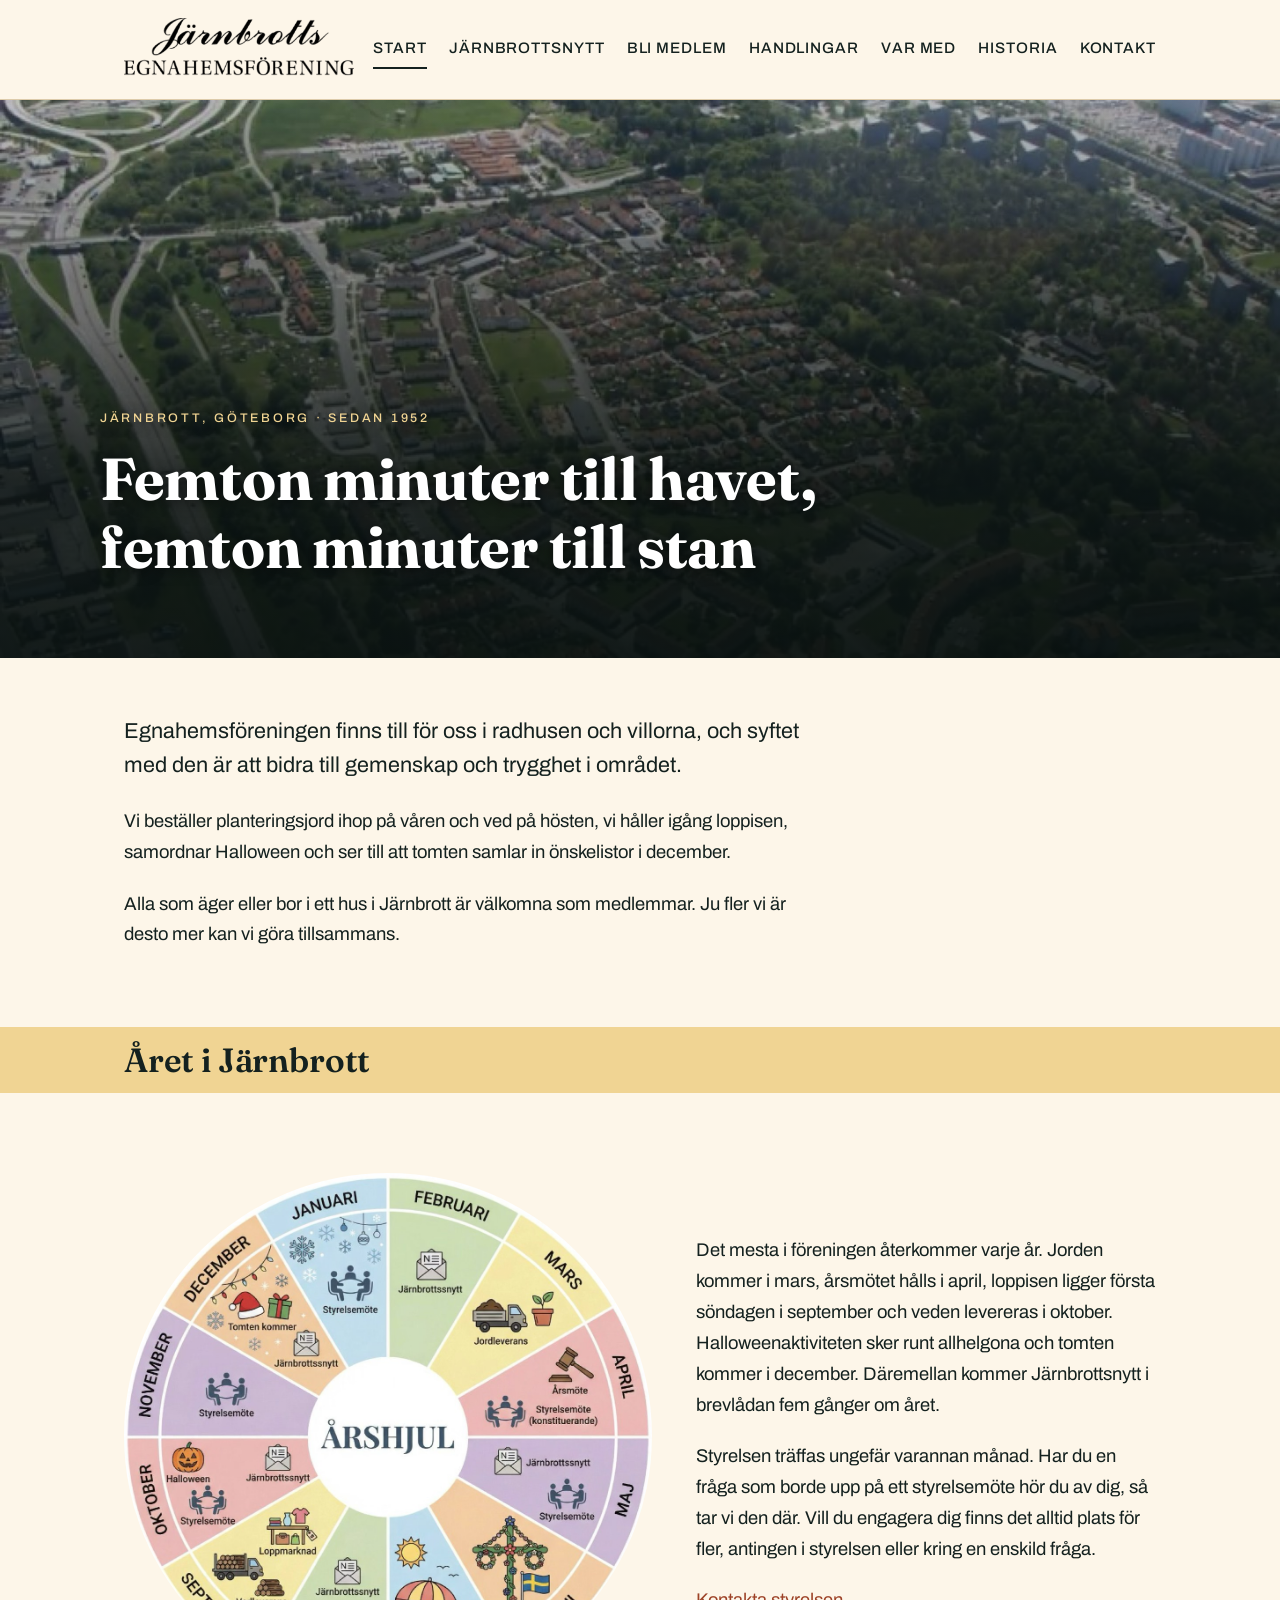
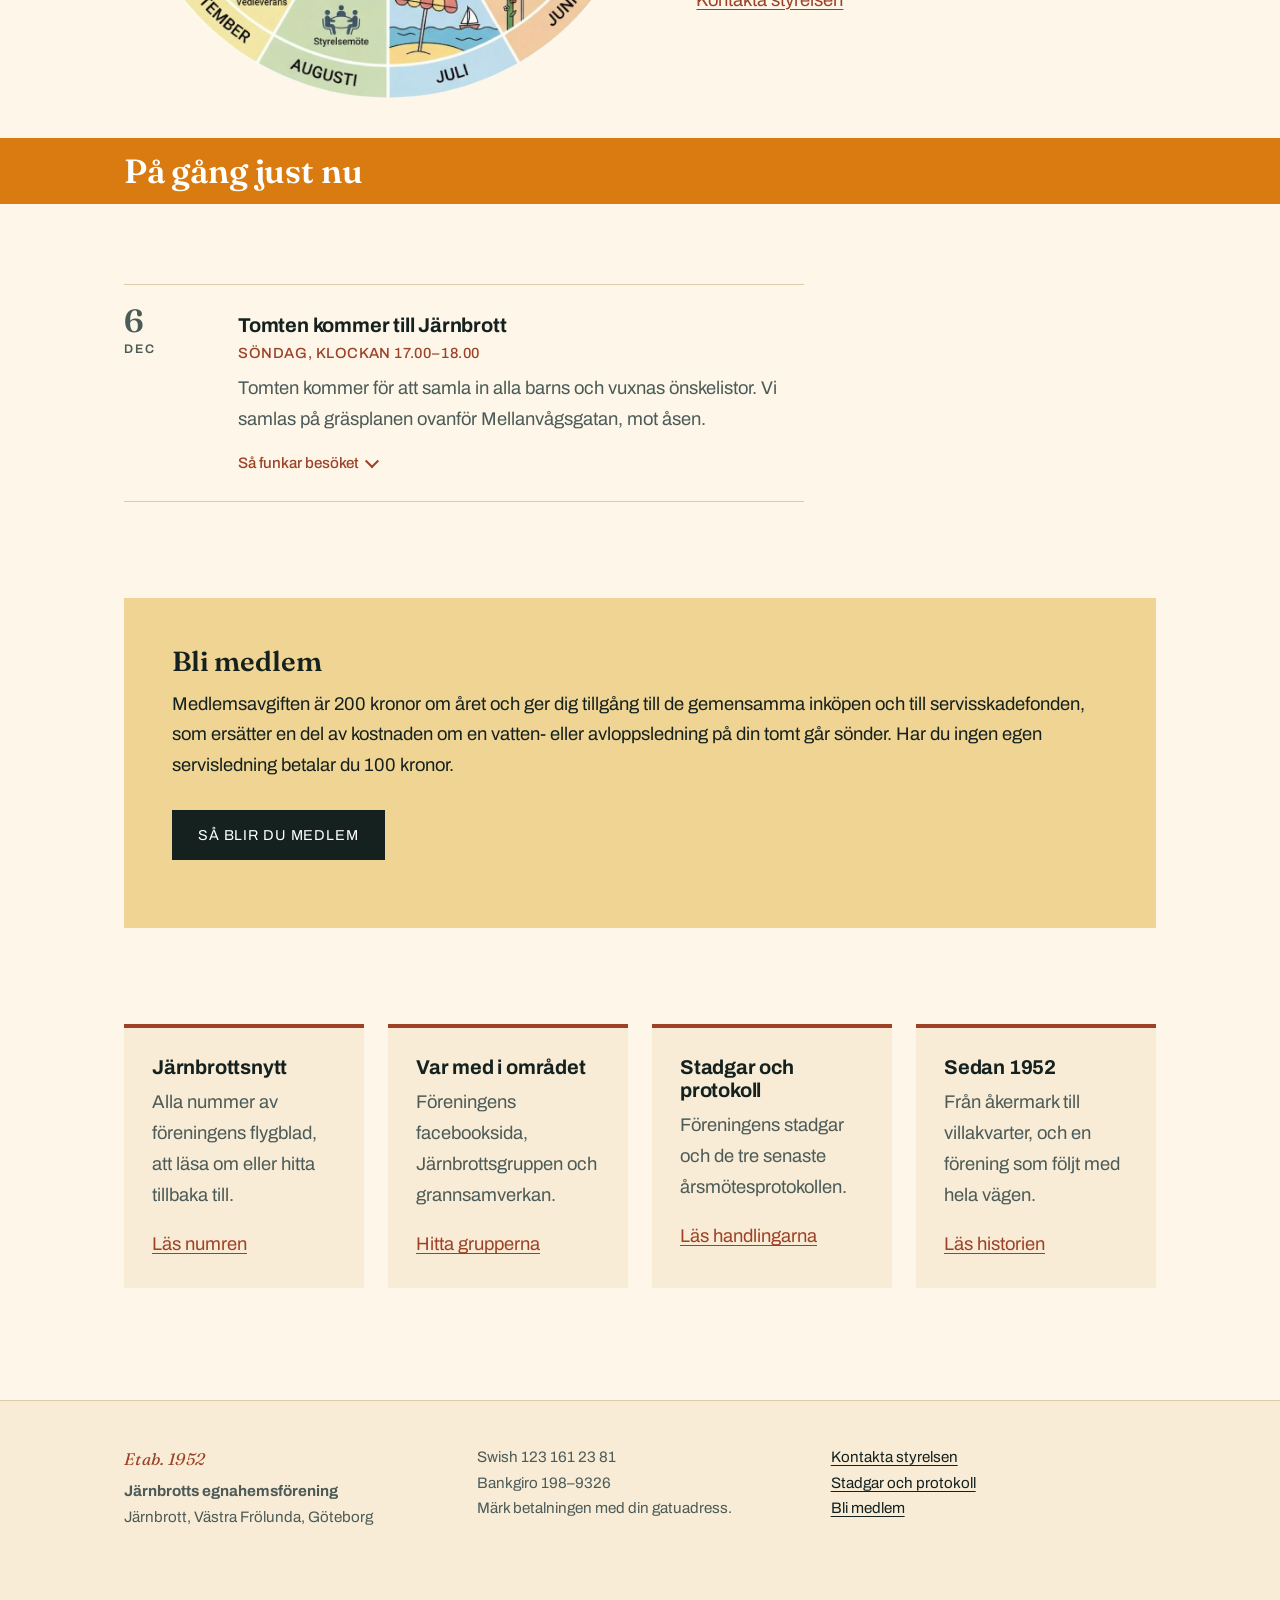
==== index.html @ 452e7c94 "Add files via upload" ====
<!DOCTYPE html>
<html lang="sv">
<head>
<meta charset="UTF-8">
<meta name="viewport" content="width=device-width, initial-scale=1.0">
<title>Järnbrotts egnahemsförening – grannar i Järnbrott sedan 1952</title>
<meta name="description" content="Järnbrotts egnahemsförening samlar husägarna i Järnbrott i Göteborg. Här hittar du årets aktiviteter, medlemskap, årsmöteshandlingar och kontakt med styrelsen.">
<meta property="og:title" content="Järnbrotts egnahemsförening">
<meta property="og:description" content="Grannar i Järnbrott sedan 1952. Aktiviteter, medlemskap och föreningens handlingar.">
<meta property="og:type" content="website">
<meta property="og:url" content="https://DIN-ADRESS/">
<link rel="canonical" href="https://DIN-ADRESS/">
<link rel="preconnect" href="https://fonts.googleapis.com">
<link rel="preconnect" href="https://fonts.gstatic.com" crossorigin>
<link href="https://fonts.googleapis.com/css2?family=Archivo:wght@400;500;700&family=Fraunces:opsz,wght@9..144,500;9..144,600;9..144,700&display=swap" rel="stylesheet">
<link rel="stylesheet" href="style.css">
</head>
<body>

<a class="hoppa" href="#innehall">Hoppa till innehållet</a>

<!-- SIDHUVUD: samma i alla filer. Byter du något här ska det bytas i varje sida. -->
<header class="sidhuvud">
  <div class="behallare">
    <a class="logotyp" href="index.html">
      <img src="bilder/logotyp.png" alt="Järnbrotts egnahemsförening">
    </a>
    <nav class="meny" aria-label="Huvudmeny">
      <a href="index.html" aria-current="page">Start</a>
      <a href="jarnbrottsnytt.html">Järnbrottsnytt</a>
      <a href="bli-medlem.html">Bli medlem</a>
      <a href="handlingar.html">Handlingar</a>
      <a href="grupper.html">Var med</a>
      <a href="historik.html">Historia</a>
      <a href="kontakt.html">Kontakt</a>
    </nav>
  </div>
</header>

<main id="innehall">

  <!-- HERO -->
  <section class="hero">
    <div class="behallare hero__text">
      <p class="hero__ovanpa">Järnbrott, Göteborg &middot; sedan 1952</p>
      <h1>Femton minuter till havet, femton minuter till stan</h1>
    </div>
  </section>

  <!-- VÄLKOMMEN -->
  <section class="sektion">
    <div class="behallare">
      <div class="text-kolumn">
      <p class="ingress">Egnahemsföreningen finns till för oss i radhusen och villorna, och syftet med den är att bidra till gemenskap och trygghet i området.</p>
      <p>Vi beställer planteringsjord ihop på våren och ved på hösten, vi håller igång loppisen, samordnar Halloween och ser till att tomten samlar in önskelistor i december.</p>
      <p>Alla som äger eller bor i ett hus i Järnbrott är välkomna som medlemmar. Ju fler vi är desto mer kan vi göra tillsammans.</p>
      </div>
    </div>
  </section>

  <!-- ÅRSHJULET -->
  <div class="remsa">
    <div class="behallare"><h2>Året i Järnbrott</h2></div>
  </div>
  <section class="sektion--tat">
    <div class="behallare">
      <div class="arshjul">
        <img src="bilder/arshjul.jpg" alt="Årshjul som visar föreningens återkommande aktiviteter månad för månad: styrelsemöten, Järnbrottsnytt, jordleverans i mars, årsmöte i april, loppmarknad och vedleverans i september, Halloween i oktober och Tomten kommer i december.">
        <div>
          <p>Det mesta i föreningen återkommer varje år. Jorden kommer i mars, årsmötet hålls i april, loppisen ligger första söndagen i september och veden levereras i oktober. Halloweenaktiviteten sker runt allhelgona och tomten kommer i december. Däremellan kommer Järnbrottsnytt i brevlådan fem gånger om året.</p>
          <p>Styrelsen träffas ungefär varannan månad. Har du en fråga som borde upp på ett styrelsemöte hör du av dig, så tar vi den där. Vill du engagera dig finns det alltid plats för fler, antingen i styrelsen eller kring en enskild fråga.</p>
          <p><a href="kontakt.html">Kontakta styrelsen</a></p>
        </div>
      </div>
    </div>
  </section>

  <!-- KALENDARIUM
       ===========================================================
       SÅ HÄR LÄGGER DU TILL EN AKTIVITET:
       1. Kopiera ett helt <li>-block nedan, från <li till </li>.
       2. Klistra in det och ändra datum, rubrik och text.
       3. data-slut är sista dagen aktiviteten ska synas på sidan.
          Skrivs alltid som ÅÅÅÅ-MM-DD, till exempel 2027-04-15.

       Du behöver INTE ta bort gamla aktiviteter. Sidan döljer dem
       själv dagen efter data-slut, och sorterar listan i datumordning.

       Delarna i ett block:
       - datum       stora siffran och månaden i vänsterkanten
       - h3          aktivitetens namn
       - p.tid       klockslag, hoppa över raden om tid saknas
       - p           den korta texten som alltid syns
       - details     den hopfällda texten. Raden i <summary> är det
                     man klickar på. Behövs ingen längre text går
                     hela <details>-blocket att ta bort.
       =========================================================== -->
  <div class="remsa remsa--sol">
    <div class="behallare"><h2>På gång just nu</h2></div>
  </div>
  <section class="sektion--tat">
    <div class="behallare">
      <div class="text-kolumn">

      <ul class="kalender" id="kalender">

        <li data-slut="2026-09-06">
          <p class="datum">6<span>sept</span></p>
          <div>
            <h3>Områdesloppis</h3>
            <p>Sälj på din egen uppfart eller vid fotbollsplanen på Våglängdsgatan. Anmäl dig till loppiskartan senast 3 september, så kommer din adress med.</p>
          </div>
        </li>

        <li data-slut="2026-09-25">
          <p class="datum">25<span>sept</span></p>
          <div>
            <h3>Sista dag att beställa ved</h3>
            <p>80-literssäckar med blandved, 100 kronor styck, för medlemmar. Du beställer genom att swisha och märka betalningen med ved och din adress.</p>
          </div>
        </li>

        <li data-slut="2026-10-19">
          <p class="datum">okt<span>v. 41–42</span></p>
          <div>
            <h3>Veden levereras</h3>
            <p>Säckarna körs hem till din uppfart av Ågrenskas dagliga verksamhet.</p>
          </div>
        </li>

        <li data-slut="2026-10-31">
          <p class="datum">31<span>okt</span></p>
          <div>
            <h3>Halloween i Järnbrott</h3>
            <p class="tid">Klockan 17.00–20.00</p>
            <p>Barnen går runt i området, utspökade till något läskigt, och frågar om vi föredrar bus eller godis. Det brukar bli en rolig kväll.</p>
            <details>
              <summary>Så funkar kvällen</summary>
              <p>Vill du locka dem till ditt hus? Pynta ordentligt eller ställ ut en lykta, då vet de godissugna små varelserna vart de ska.</p>
              <p>Föräldrar: hjälp era små att förstå upplägget, så att de bara knackar på där de är välkomna.</p>
            </details>
          </div>
        </li>

        <li data-slut="2026-12-06">
          <p class="datum">6<span>dec</span></p>
          <div>
            <h3>Tomten kommer till Järnbrott</h3>
            <p class="tid">Söndag, klockan 17.00–18.00</p>
            <p>Tomten kommer för att samla in alla barns och vuxnas önskelistor. Vi samlas på gräsplanen ovanför Mellanvågsgatan, mot åsen.</p>
            <details>
              <summary>Så funkar besöket</summary>
              <p>Det bjuds på julstämning, pepparkakor och varm dryck för både barn och vuxna.</p>
              <p>Vid 18.00 behöver tomten skynda vidare till nästa ställe, så kom gärna i tid.</p>
            </details>
          </div>
        </li>

      </ul>

      <p class="tomt" id="kalender-tomt" hidden>Inget är inplanerat just nu. Årshjulet ovan visar vad som brukar hända under året, och nästa Järnbrottsnytt kommer med datumen.</p>

      </div>
    </div>
  </section>

  <!-- BLI MEDLEM -->
  <section class="sektion">
    <div class="behallare">
      <div class="medlem">
        <h2>Bli medlem</h2>
        <p>Medlemsavgiften är 200 kronor om året och ger dig tillgång till de gemensamma inköpen och till servisskadefonden, som ersätter en del av kostnaden om en vatten- eller avloppsledning på din tomt går sönder. Har du ingen egen servisledning betalar du 100 kronor.</p>
        <p><a class="knapp" href="bli-medlem.html">Så blir du medlem</a></p>
      </div>
    </div>
  </section>

  <!-- GENVÄGAR -->
  <section class="sektion--tat">
    <div class="behallare">
      <div class="kort-rad">
        <div class="kort">
          <h3>Järnbrottsnytt</h3>
          <p>Alla nummer av föreningens flygblad, att läsa om eller hitta tillbaka till.</p>
          <p><a href="jarnbrottsnytt.html">Läs numren</a></p>
        </div>
        <div class="kort">
          <h3>Var med i området</h3>
          <p>Föreningens facebooksida, Järnbrottsgruppen och grannsamverkan.</p>
          <p><a href="grupper.html">Hitta grupperna</a></p>
        </div>
        <div class="kort">
          <h3>Stadgar och protokoll</h3>
          <p>Föreningens stadgar och de tre senaste årsmötesprotokollen.</p>
          <p><a href="handlingar.html">Läs handlingarna</a></p>
        </div>
        <div class="kort">
          <h3>Sedan 1952</h3>
          <p>Från åkermark till villakvarter, och en förening som följt med hela vägen.</p>
          <p><a href="historik.html">Läs historien</a></p>
        </div>
      </div>
    </div>
  </section>

</main>

<footer class="sidfot">
  <div class="behallare">
    <div class="sidfot__rader">
      <div>
        <p class="etab">Etab. 1952</p>
        <p><strong>Järnbrotts egnahemsförening</strong><br>
        Järnbrott, Västra Frölunda, Göteborg</p>
      </div>
      <div>
        <p>Swish 123 161 23 81<br>
        Bankgiro 198–9326<br>
        Märk betalningen med din gatuadress.</p>
      </div>
      <div>
        <p><a href="kontakt.html">Kontakta styrelsen</a><br>
        <a href="handlingar.html">Stadgar och protokoll</a><br>
        <a href="bli-medlem.html">Bli medlem</a></p>
      </div>
    </div>
  </div>
</footer>

<script>
/* Döljer aktiviteter som redan varit och sorterar listan i datumordning.
   Ingen behöver rensa kalendariet för hand. */
(function () {
  var lista = document.getElementById('kalender');
  if (!lista) return;

  var idag = new Date();
  idag.setHours(0, 0, 0, 0);

  var kvar = Array.prototype.slice.call(lista.children).filter(function (post) {
    var slut = new Date(post.dataset.slut + 'T23:59:59');
    if (isNaN(slut) || slut < idag) { post.remove(); return false; }
    return true;
  });

  kvar.sort(function (a, b) {
    return a.dataset.slut.localeCompare(b.dataset.slut);
  }).forEach(function (post) { lista.appendChild(post); });

  if (kvar.length === 0) {
    lista.hidden = true;
    document.getElementById('kalender-tomt').hidden = false;
  }
})();
</script>

</body>
</html>
---- style.css ----
/* ==========================================================================
   Järnbrotts egnahemsförening – delad stilmall
   Ändrar du något här ändras det på alla sidor samtidigt.
   Färgerna nedan är hämtade ur Järnbrottsnytt och ur områdets tegeltak.
   ========================================================================== */

:root {
  --ink: #14211f;          /* brödtext och rubriker */
  --ink-soft: #4c5b58;     /* underordnad text, bildtexter */
  --paper: #fdf6e9;        /* sidans bakgrund, varmt papper */
  --kort: #f8ecd6;         /* rutor och block, en ton djupare än pappret */
  --band: #f0d493;         /* den gula remsan från Järnbrottsnytt */
  --sol: #d97b10;          /* accent: det som är aktuellt just nu */
  --tegel: #9d4227;        /* tegeltaken, länkar och siffror */
  --linje: #ddcbaa;

  /* Rubriktypsnitt. Vill du byta räcker det att ändra namnet här,
     och namnet i <link>-raden högst upp i varje html-fil.
     Alternativ som också fungerar: "Zilla Slab" (kraftigare, mer teknisk). */
  --rubrik: "Fraunces", Georgia, serif;

  --bredd: 1080px;
  --smal: 680px;
}

/* --- Grund ---------------------------------------------------------------- */

* { box-sizing: border-box; }

html { scroll-behavior: smooth; }

body {
  margin: 0;
  background: var(--paper);
  color: var(--ink);
  font-family: "Archivo", "Helvetica Neue", Arial, sans-serif;
  font-size: 1.15rem;
  line-height: 1.68;
  -webkit-font-smoothing: antialiased;
}

h1, h2, h3 { line-height: 1.15; margin: 0 0 0.4em; }

h1, h2 {
  font-family: var(--rubrik);
  font-weight: 600;
  letter-spacing: -0.005em;
}

h1 { font-weight: 700; }

h3 {
  font-size: 1.25rem;
  font-weight: 700;
  letter-spacing: -0.01em;
}

p { margin: 0 0 1.1em; }

a { color: var(--tegel); text-underline-offset: 3px; }
a:hover { color: var(--ink); }

img { max-width: 100%; height: auto; display: block; }

:focus-visible {
  outline: 3px solid var(--sol);
  outline-offset: 3px;
}

.behallare {
  width: 100%;
  max-width: var(--bredd);
  margin: 0 auto;
  padding: 0 24px;
}

.text-kolumn { max-width: var(--smal); }

.hoppa {
  position: absolute;
  left: -9999px;
}
.hoppa:focus {
  left: 12px; top: 12px; z-index: 50;
  background: var(--ink); color: #fff;
  padding: 10px 16px; border-radius: 4px;
}

/* --- Sidhuvud och meny ---------------------------------------------------- */

.sidhuvud {
  border-bottom: 1px solid var(--linje);
  background: var(--paper);
}

.sidhuvud .behallare {
  display: flex;
  flex-wrap: wrap;
  align-items: center;
  justify-content: space-between;
  gap: 16px;
  padding-top: 18px;
  padding-bottom: 18px;
}

.logotyp img { width: 230px; }

.meny {
  display: flex;
  flex-wrap: wrap;
  gap: 4px 22px;
  font-size: 0.95rem;
  font-weight: 500;
  letter-spacing: 0.06em;
  text-transform: uppercase;
}

.meny a {
  color: var(--ink);
  text-decoration: none;
  padding: 6px 0;
  border-bottom: 2px solid transparent;
}

.meny a:hover { border-bottom-color: var(--sol); }
.meny a[aria-current="page"] { border-bottom-color: var(--ink); }

/* --- Hero ----------------------------------------------------------------- */

.hero {
  position: relative;
  min-height: 62vh;
  display: flex;
  align-items: flex-end;
  background: #223 url("bilder/jarnbrott-flygbild.jpg") center 40% / cover no-repeat;
}

.hero::after {
  content: "";
  position: absolute;
  inset: 0;
  background: linear-gradient(to top, rgba(9, 17, 16, 0.94) 0%, rgba(9, 17, 16, 0.86) 32%, rgba(9, 17, 16, 0.55) 62%, rgba(9, 17, 16, 0.25) 100%);
}

.hero__text {
  position: relative;
  z-index: 1;
  color: #fff;
  padding: 100px 0 56px;
  text-shadow: 0 2px 14px rgba(0, 0, 0, 0.55);
}

.hero__ovanpa {
  font-size: 0.78rem;
  letter-spacing: 0.22em;
  text-transform: uppercase;
  margin-bottom: 16px;
  font-weight: 500;
  color: var(--band);
}

.hero h1 {
  font-size: clamp(2.15rem, 5.4vw, 3.7rem);
  max-width: 20ch;
  margin-bottom: 0.35em;
  text-wrap: balance;
}

.hero__under {
  max-width: 48ch;
  margin: 0;
  font-size: 1.2rem;
  color: rgba(255, 255, 255, 0.96);
}

/* --- Sektioner och den gula remsan ---------------------------------------- */

.sektion { padding: 56px 0; }
.sektion--tat { padding: 40px 0; }

.remsa {
  background: var(--band);
  padding: 14px 0;
  margin-bottom: 40px;
}

.remsa h2 {
  margin: 0;
  font-size: clamp(1.5rem, 3.4vw, 2.1rem);
}

.remsa--sol { background: var(--sol); }
.remsa--sol h2 { color: #fff; }

.ingress {
  font-size: 1.35rem;
  line-height: 1.6;
}

.bildtext {
  font-size: 0.9rem;
  color: var(--ink-soft);
  margin-top: 10px;
}

/* --- Årshjulet ------------------------------------------------------------ */

.arshjul {
  display: grid;
  grid-template-columns: minmax(0, 1.15fr) minmax(0, 1fr);
  gap: 44px;
  align-items: center;
}

.arshjul img {
  width: 100%;
  border-radius: 50%;
}

/* --- Kalendarium ---------------------------------------------------------- */

.kalender { list-style: none; margin: 0; padding: 0; }

.kalender li {
  display: flex;
  gap: 22px;
  align-items: baseline;
  padding: 20px 0;
  border-top: 1px solid var(--linje);
}

.kalender li:last-child { border-bottom: 1px solid var(--linje); }

.datum {
  flex: 0 0 92px;
  font-family: var(--rubrik);
  font-weight: 600;
  font-size: 2rem;
  line-height: 1;
  color: var(--tegel);
}

.datum span {
  display: block;
  font-family: "Archivo", sans-serif;
  font-size: 0.78rem;
  letter-spacing: 0.16em;
  text-transform: uppercase;
  color: var(--ink-soft);
  margin-top: 6px;
}

.kalender h3 { margin-bottom: 0.2em; }
.kalender p { margin: 0; color: var(--ink-soft); }

.tid {
  font-size: 0.92rem;
  font-weight: 500;
  letter-spacing: 0.04em;
  text-transform: uppercase;
  color: var(--tegel) !important;
  margin-bottom: 0.5em !important;
}

/* Hopfällbar text i kalendariet */

.kalender details { margin-top: 12px; }

.kalender summary {
  display: inline-flex;
  align-items: center;
  gap: 8px;
  cursor: pointer;
  list-style: none;
  font-size: 0.95rem;
  font-weight: 500;
  color: var(--tegel);
  padding: 4px 0;
}

.kalender summary::-webkit-details-marker { display: none; }

.kalender summary::after {
  content: "";
  width: 8px;
  height: 8px;
  border-right: 2px solid currentColor;
  border-bottom: 2px solid currentColor;
  transform: rotate(45deg) translate(-2px, -2px);
  transition: transform 0.18s ease;
}

.kalender details[open] summary::after {
  transform: rotate(-135deg) translate(-2px, -2px);
}

.kalender summary:hover { color: var(--ink); }

.kalender details > p {
  margin-top: 10px;
  padding-left: 16px;
  border-left: 3px solid var(--band);
}

.tomt {
  background: var(--kort);
  border: 1px dashed var(--tegel);
  padding: 24px;
  color: var(--ink-soft);
}

/* --- Undersidornas topp ------------------------------------------------- */

.sidtopp {
  padding: 56px 0 44px;
  border-bottom: 1px solid var(--linje);
}

.sidtopp h1 {
  font-size: clamp(2rem, 4.6vw, 3.1rem);
  max-width: 18ch;
  margin-bottom: 0.3em;
}

.sidtopp .ingress { max-width: var(--smal); margin-bottom: 0; }

/* --- Arkivbild i full bredd --------------------------------------------- */

.arkivbild {
  margin: 0;
  background: var(--ink);
}

.arkivbild img {
  width: 100%;
  max-height: 72vh;
  object-fit: cover;
  object-position: center 30%;
}

.arkivbild figcaption {
  color: rgba(255, 255, 255, 0.72);
  font-size: 0.92rem;
  padding-top: 16px;
  padding-bottom: 20px;
  max-width: var(--bredd);
}

/* --- Listor med avgifter, kontakter och styrelse ------------------------- */

.lista {
  list-style: none;
  margin: 0 0 1.6em;
  padding: 0;
  max-width: var(--smal);
}

.lista li {
  padding: 14px 0;
  border-bottom: 1px solid var(--linje);
}

.lista li:first-child { border-top: 1px solid var(--linje); }

.lista strong { font-weight: 700; }

.lista .roll {
  display: block;
  font-size: 0.92rem;
  letter-spacing: 0.04em;
  text-transform: uppercase;
  color: var(--tegel);
  margin-bottom: 2px;
}

.belopp { float: right; font-weight: 700; }

/* Länk till en pdf i listan över handlingar */

.fil {
  display: flex;
  flex-wrap: wrap;
  align-items: baseline;
  gap: 2px 14px;
  text-decoration: none;
  color: var(--ink);
}

.fil::before {
  content: "PDF";
  flex: 0 0 auto;
  font-size: 0.72rem;
  font-weight: 700;
  letter-spacing: 0.08em;
  color: #fff;
  background: var(--tegel);
  padding: 3px 7px;
  border-radius: 2px;
}

.fil__namn {
  font-weight: 700;
  text-decoration: underline;
  text-underline-offset: 3px;
  text-decoration-color: var(--linje);
}

.fil:hover .fil__namn { text-decoration-color: var(--tegel); }

.fil__info {
  flex-basis: 100%;
  font-size: 0.92rem;
  color: var(--ink-soft);
}

/* --- Arkivet över Järnbrottsnytt ----------------------------------------- */

.nummer {
  display: grid;
  grid-template-columns: repeat(auto-fill, minmax(210px, 1fr));
  gap: 44px 30px;
}

.nr p { margin: 0 0 0.5em; }

.nr__omslag {
  display: block;
  margin-bottom: 18px;
  background: #fff;
  border: 1px solid var(--linje);
  box-shadow: 0 2px 10px rgba(20, 33, 31, 0.08);
  transition: transform 0.18s ease, box-shadow 0.18s ease;
}

.nr__omslag img {
  width: 100%;
  aspect-ratio: 1 / 1.414;
  object-fit: cover;
  object-position: top center;
}

.nr__omslag:hover {
  transform: translateY(-3px);
  box-shadow: 0 8px 20px rgba(20, 33, 31, 0.16);
}

.nr__datum {
  font-size: 0.85rem;
  font-weight: 500;
  letter-spacing: 0.12em;
  text-transform: uppercase;
  color: var(--tegel);
}

.nr__rubrik {
  font-size: 1.3rem;
  margin: 0 0 0.35em;
}

.nr__rubrik a {
  color: var(--ink);
  text-decoration: underline;
  text-underline-offset: 3px;
  text-decoration-color: var(--linje);
}

.nr__rubrik a:hover { text-decoration-color: var(--tegel); }

.nr__fil {
  font-size: 0.88rem;
  color: var(--ink-soft);
}

/* --- Numrerade steg ------------------------------------------------------ */

.steg {
  list-style: none;
  counter-reset: steg;
  margin: 0 0 1.6em;
  padding: 0;
}

.steg li {
  counter-increment: steg;
  position: relative;
  padding: 0 0 18px 52px;
}

.steg li::before {
  content: counter(steg);
  position: absolute;
  left: 0;
  top: -2px;
  width: 34px;
  height: 34px;
  display: flex;
  align-items: center;
  justify-content: center;
  font-family: var(--rubrik);
  font-weight: 600;
  font-size: 1.1rem;
  color: #fff;
  background: var(--tegel);
  border-radius: 50%;
}

/* --- Notis: det som är viktigt att inte missa ---------------------------- */

.notis {
  background: var(--kort);
  border-left: 5px solid var(--sol);
  padding: 20px 24px;
  max-width: var(--smal);
  margin: 0 0 2em;
}

.notis p { margin: 0; }

/* --- Betalning med qr-skylt ---------------------------------------------- */

.betalning {
  display: grid;
  grid-template-columns: minmax(0, 1fr) 240px;
  gap: 40px;
  align-items: start;
}

.betalning img { width: 100%; }

.konto {
  font-size: 1.25rem;
  line-height: 1.5;
  margin-bottom: 0.6em;
}

/* --- Kort och knappar ------------------------------------------------------ */

.kort-rad {
  display: grid;
  grid-template-columns: repeat(auto-fit, minmax(240px, 1fr));
  gap: 24px;
}

.kort {
  background: var(--kort);
  border-top: 4px solid var(--tegel);
  padding: 28px;
}

.kort h3 { margin-bottom: 0.4em; }
.kort p { color: var(--ink-soft); margin-bottom: 1em; }
.kort p:last-child { margin-bottom: 0; }

.knapp {
  display: inline-block;
  background: var(--ink);
  color: #fff;
  text-decoration: none;
  padding: 13px 26px;
  font-size: 0.9rem;
  letter-spacing: 0.06em;
  text-transform: uppercase;
}

.knapp:hover { background: var(--sol); color: #fff; }
.knapp--ljus { background: var(--sol); }

.medlem {
  background: var(--band);
  padding: 48px;
}

.medlem h2 { margin-top: 0; }
.medlem .knapp { margin-top: 8px; }

.etab {
  font-family: var(--rubrik);
  font-style: italic;
  color: var(--tegel);
  font-size: 1.05rem;
  letter-spacing: 0.02em;
  margin: 0 0 6px;
}

/* --- Sidfot --------------------------------------------------------------- */

.sidfot {
  margin-top: 72px;
  background: var(--kort);
  border-top: 1px solid var(--linje);
  padding: 44px 0 60px;
  font-size: 0.95rem;
  color: var(--ink-soft);
}

.sidfot a { color: var(--ink); }

.sidfot__rader {
  display: grid;
  grid-template-columns: repeat(auto-fit, minmax(220px, 1fr));
  gap: 28px;
}

/* --- Mobil ---------------------------------------------------------------- */

@media (max-width: 760px) {
  .sidhuvud .behallare { justify-content: center; text-align: center; }
  .meny { justify-content: center; gap: 4px 16px; font-size: 0.82rem; }
  .logotyp img { width: 200px; }
  .hero { min-height: 68vh; }
  .hero__text { padding: 96px 0 44px; }
  .arshjul { grid-template-columns: 1fr; gap: 28px; }
  .medlem { padding: 28px; }
  .betalning { grid-template-columns: 1fr; gap: 28px; }
  .betalning img { max-width: 220px; }
  .sidtopp { padding: 40px 0 32px; }
  .kalender li { gap: 16px; }
  .datum { flex-basis: 68px; font-size: 1.6rem; }
}

/* --- Lugnare rörelse för den som valt det -------------------------------- */

@media (prefers-reduced-motion: reduce) {
  html { scroll-behavior: auto; }
  * { animation: none !important; transition: none !important; }
}
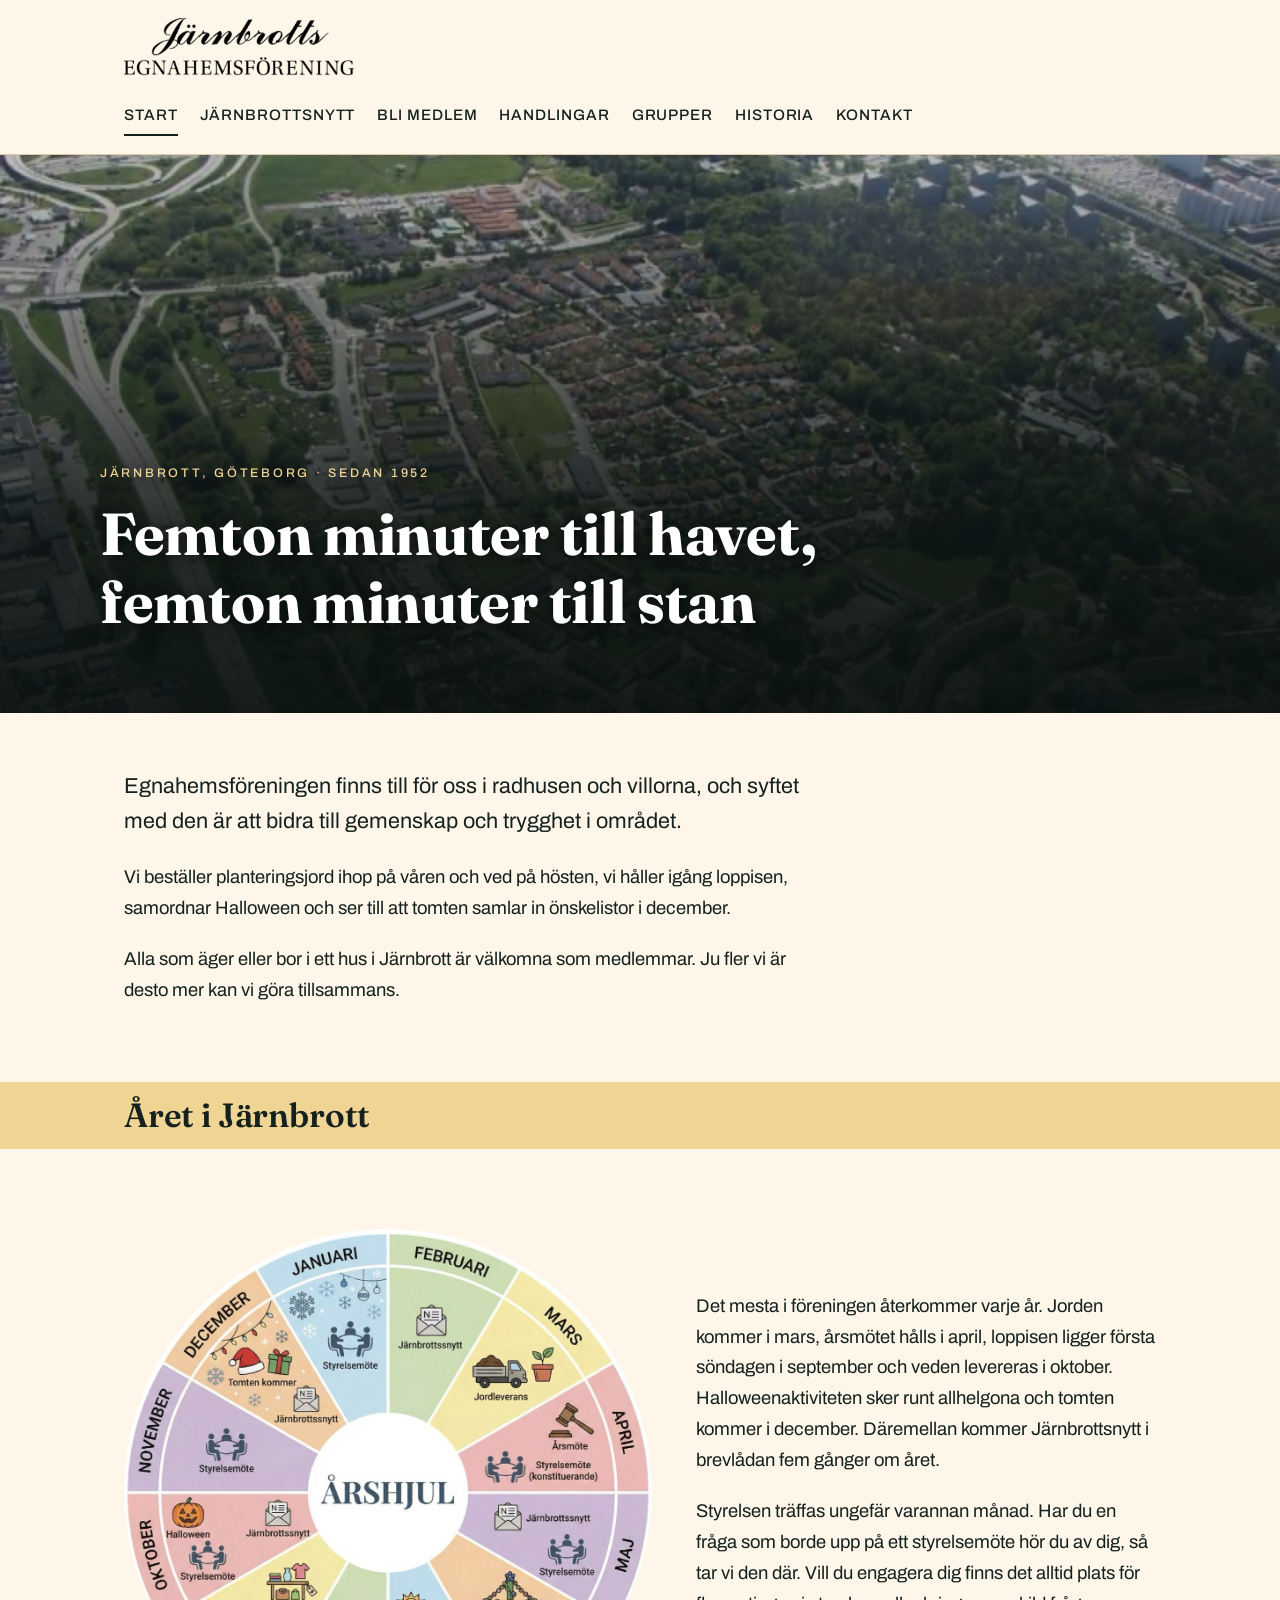
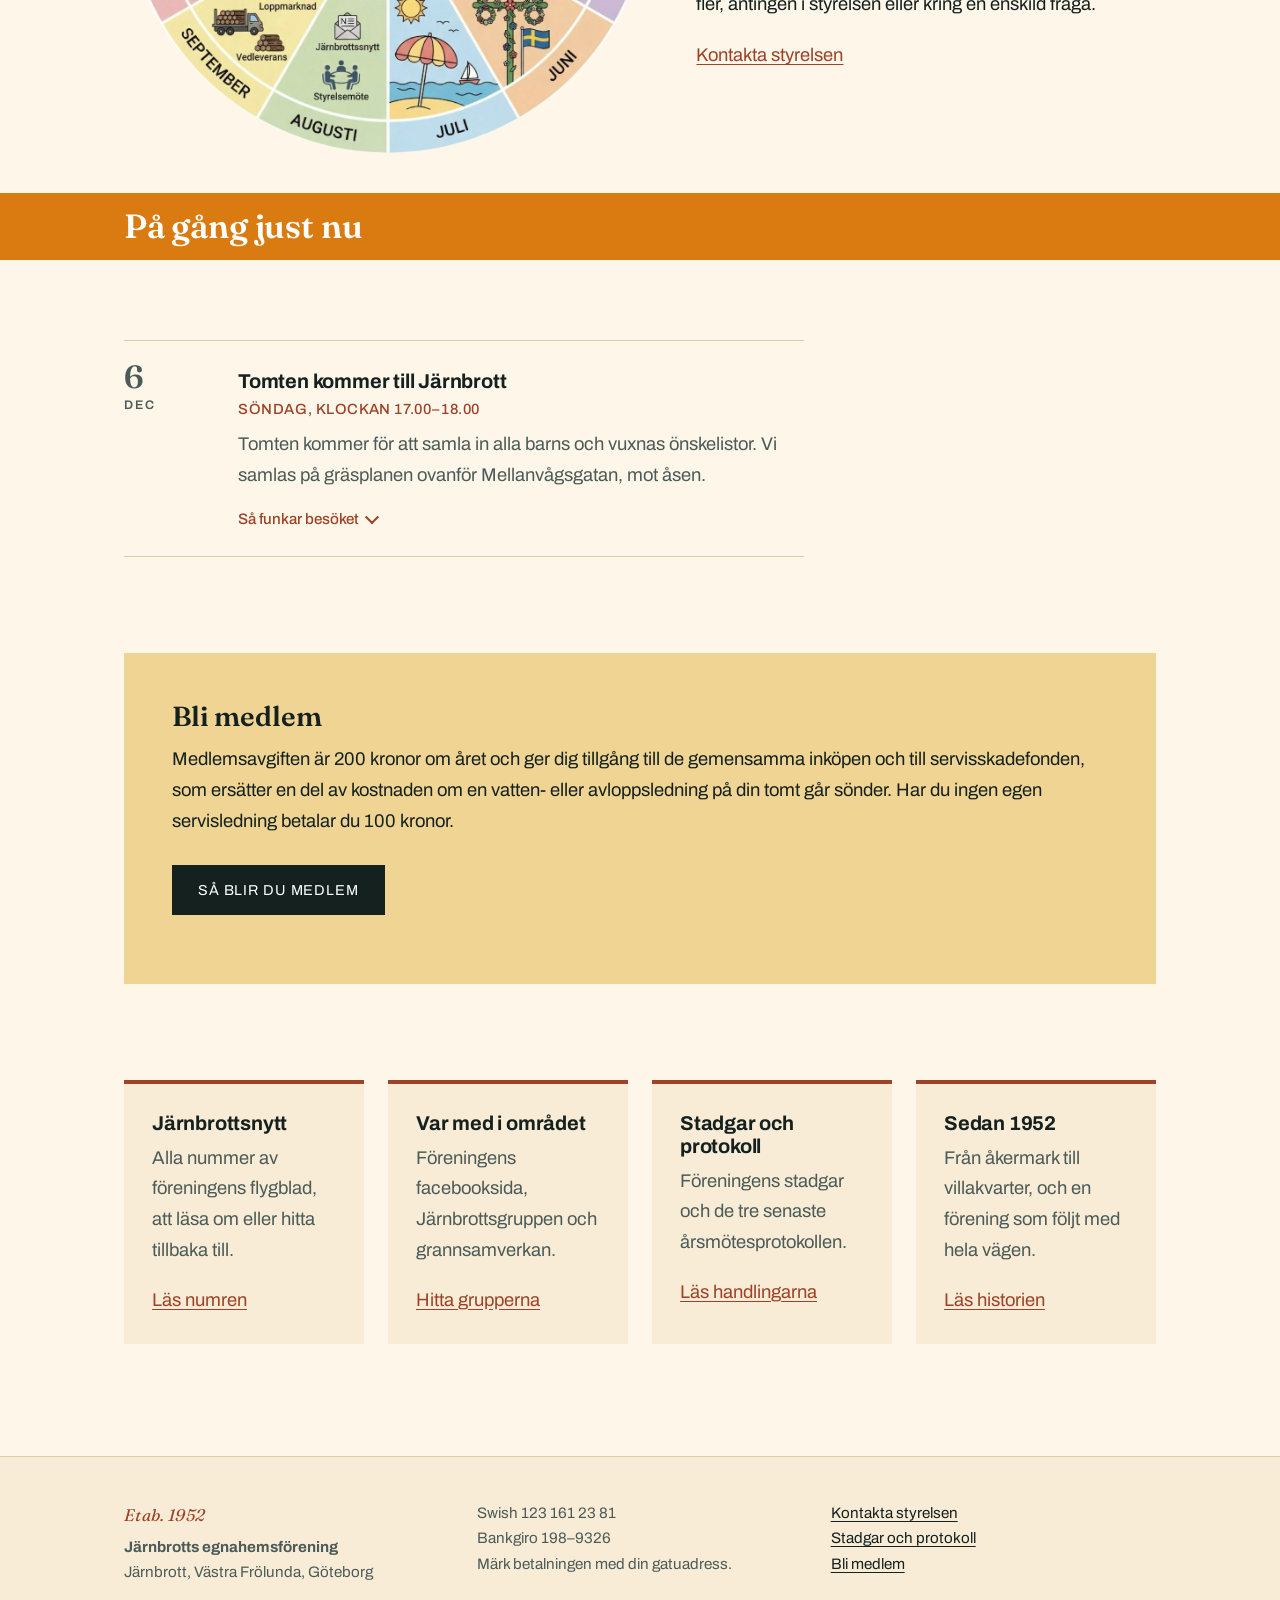
==== commit ae93da9d: "Add files via upload" ====
--- a/index.html
+++ b/index.html
@@ -30,7 +30,7 @@
       <a href="jarnbrottsnytt.html">Järnbrottsnytt</a>
       <a href="bli-medlem.html">Bli medlem</a>
       <a href="handlingar.html">Handlingar</a>
-      <a href="grupper.html">Var med</a>
+      <a href="grupper.html">Grupper</a>
       <a href="historik.html">Historia</a>
       <a href="kontakt.html">Kontakt</a>
     </nav>
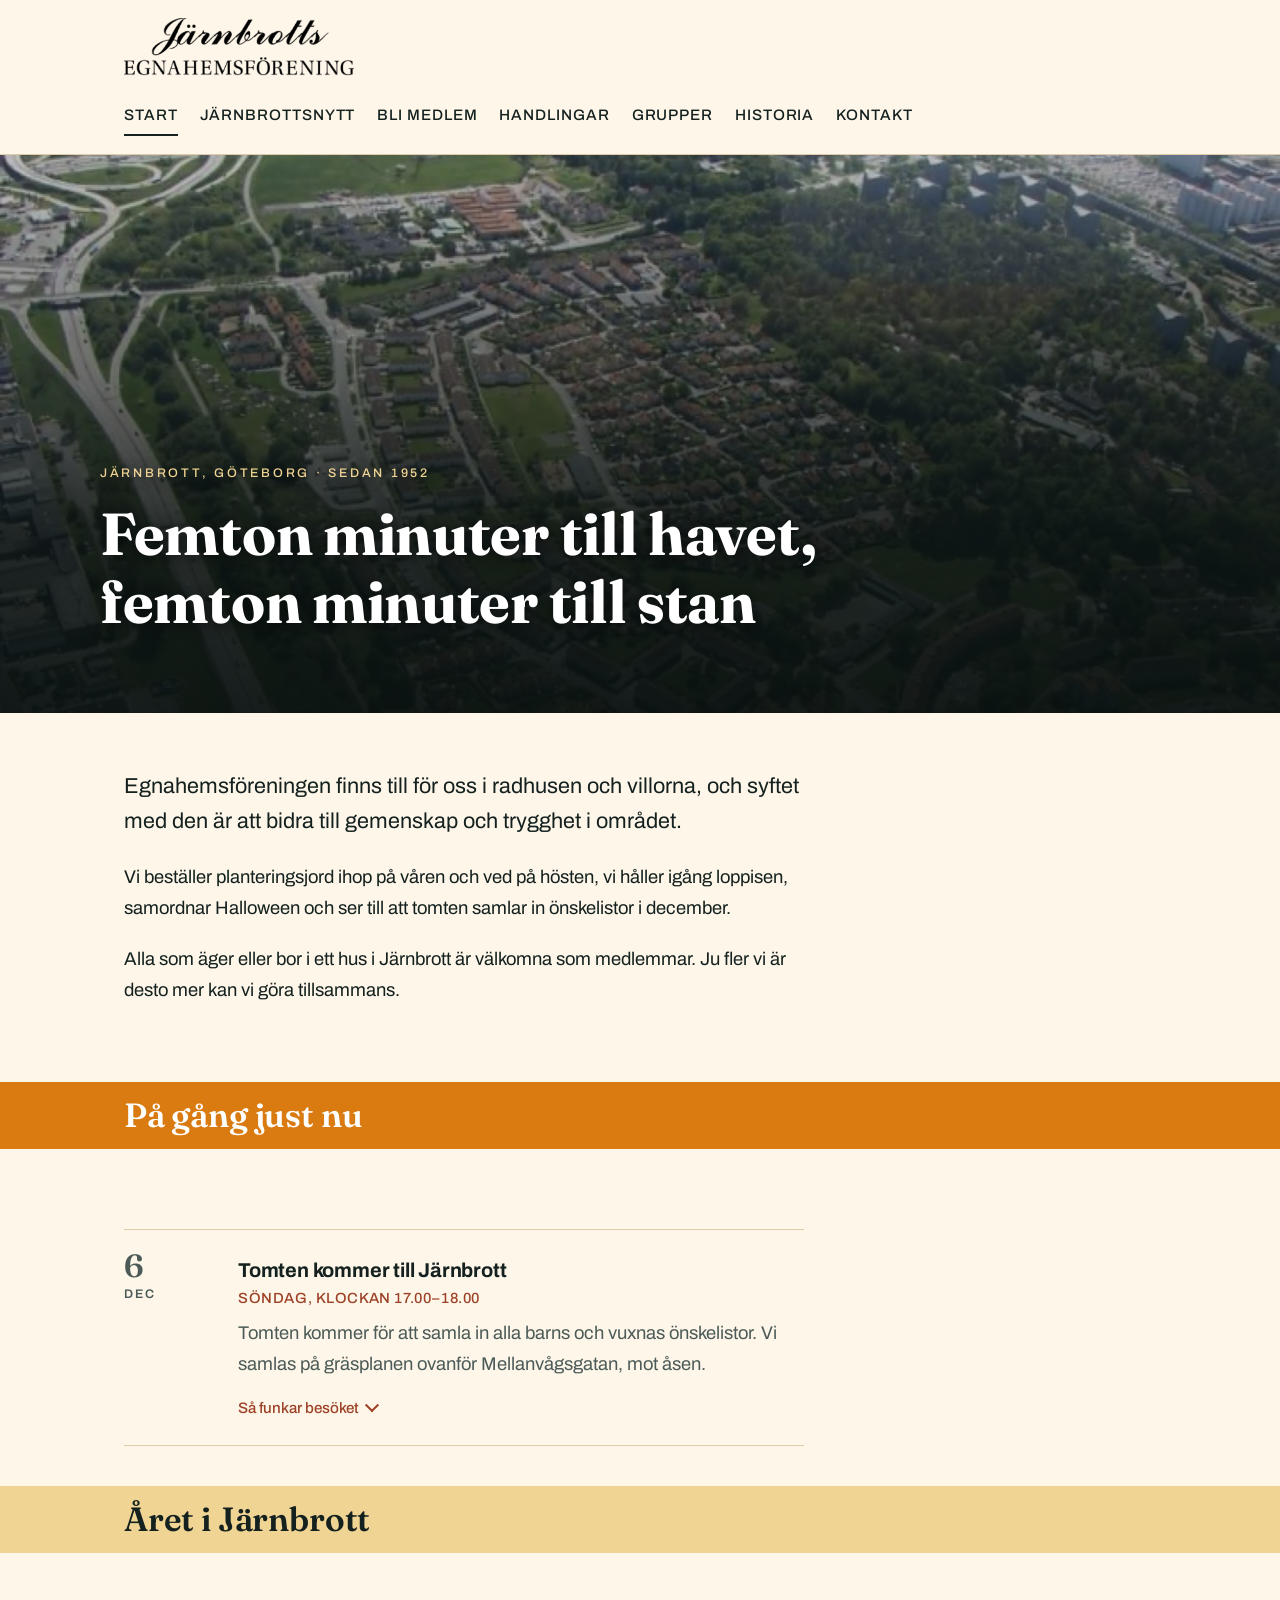
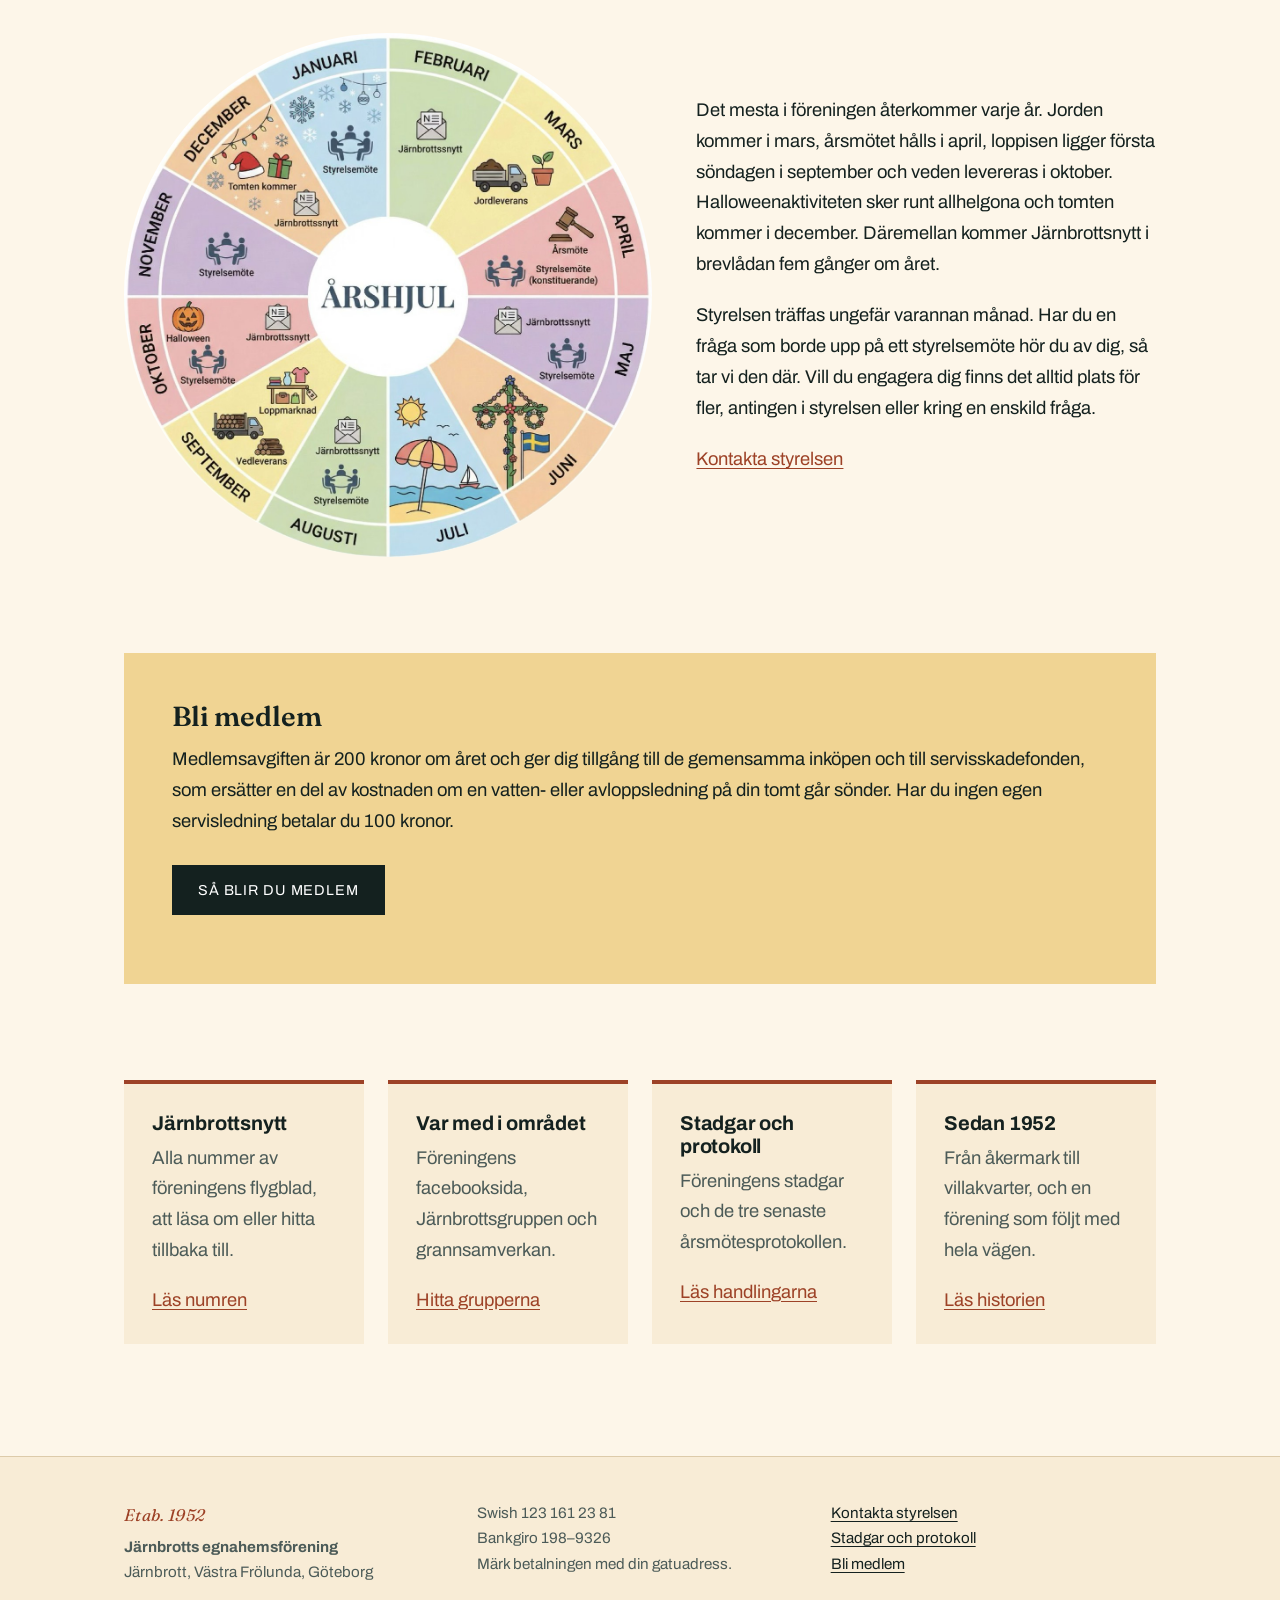
==== commit 1414db1d: "Add files via upload" ====
--- a/index.html
+++ b/index.html
@@ -58,23 +58,6 @@
     </div>
   </section>
 
-  <!-- ÅRSHJULET -->
-  <div class="remsa">
-    <div class="behallare"><h2>Året i Järnbrott</h2></div>
-  </div>
-  <section class="sektion--tat">
-    <div class="behallare">
-      <div class="arshjul">
-        <img src="bilder/arshjul.jpg" alt="Årshjul som visar föreningens återkommande aktiviteter månad för månad: styrelsemöten, Järnbrottsnytt, jordleverans i mars, årsmöte i april, loppmarknad och vedleverans i september, Halloween i oktober och Tomten kommer i december.">
-        <div>
-          <p>Det mesta i föreningen återkommer varje år. Jorden kommer i mars, årsmötet hålls i april, loppisen ligger första söndagen i september och veden levereras i oktober. Halloweenaktiviteten sker runt allhelgona och tomten kommer i december. Däremellan kommer Järnbrottsnytt i brevlådan fem gånger om året.</p>
-          <p>Styrelsen träffas ungefär varannan månad. Har du en fråga som borde upp på ett styrelsemöte hör du av dig, så tar vi den där. Vill du engagera dig finns det alltid plats för fler, antingen i styrelsen eller kring en enskild fråga.</p>
-          <p><a href="kontakt.html">Kontakta styrelsen</a></p>
-        </div>
-      </div>
-    </div>
-  </section>
-
   <!-- KALENDARIUM
        ===========================================================
        SÅ HÄR LÄGGER DU TILL EN AKTIVITET:
@@ -158,8 +141,25 @@
 
       </ul>
 
-      <p class="tomt" id="kalender-tomt" hidden>Inget är inplanerat just nu. Årshjulet ovan visar vad som brukar hända under året, och nästa Järnbrottsnytt kommer med datumen.</p>
-
+      <p class="tomt" id="kalender-tomt" hidden>Inget är inplanerat just nu. Årshjulet nedan visar vad som brukar hända under året, och nästa Järnbrottsnytt kommer med datumen.</p>
+
+      </div>
+    </div>
+  </section>
+
+  <!-- ÅRSHJULET -->
+  <div class="remsa">
+    <div class="behallare"><h2>Året i Järnbrott</h2></div>
+  </div>
+  <section class="sektion--tat">
+    <div class="behallare">
+      <div class="arshjul">
+        <img src="bilder/arshjul.jpg" alt="Årshjul som visar föreningens återkommande aktiviteter månad för månad: styrelsemöten, Järnbrottsnytt, jordleverans i mars, årsmöte i april, loppmarknad och vedleverans i september, Halloween i oktober och Tomten kommer i december.">
+        <div>
+          <p>Det mesta i föreningen återkommer varje år. Jorden kommer i mars, årsmötet hålls i april, loppisen ligger första söndagen i september och veden levereras i oktober. Halloweenaktiviteten sker runt allhelgona och tomten kommer i december. Däremellan kommer Järnbrottsnytt i brevlådan fem gånger om året.</p>
+          <p>Styrelsen träffas ungefär varannan månad. Har du en fråga som borde upp på ett styrelsemöte hör du av dig, så tar vi den där. Vill du engagera dig finns det alltid plats för fler, antingen i styrelsen eller kring en enskild fråga.</p>
+          <p><a href="kontakt.html">Kontakta styrelsen</a></p>
+        </div>
       </div>
     </div>
   </section>
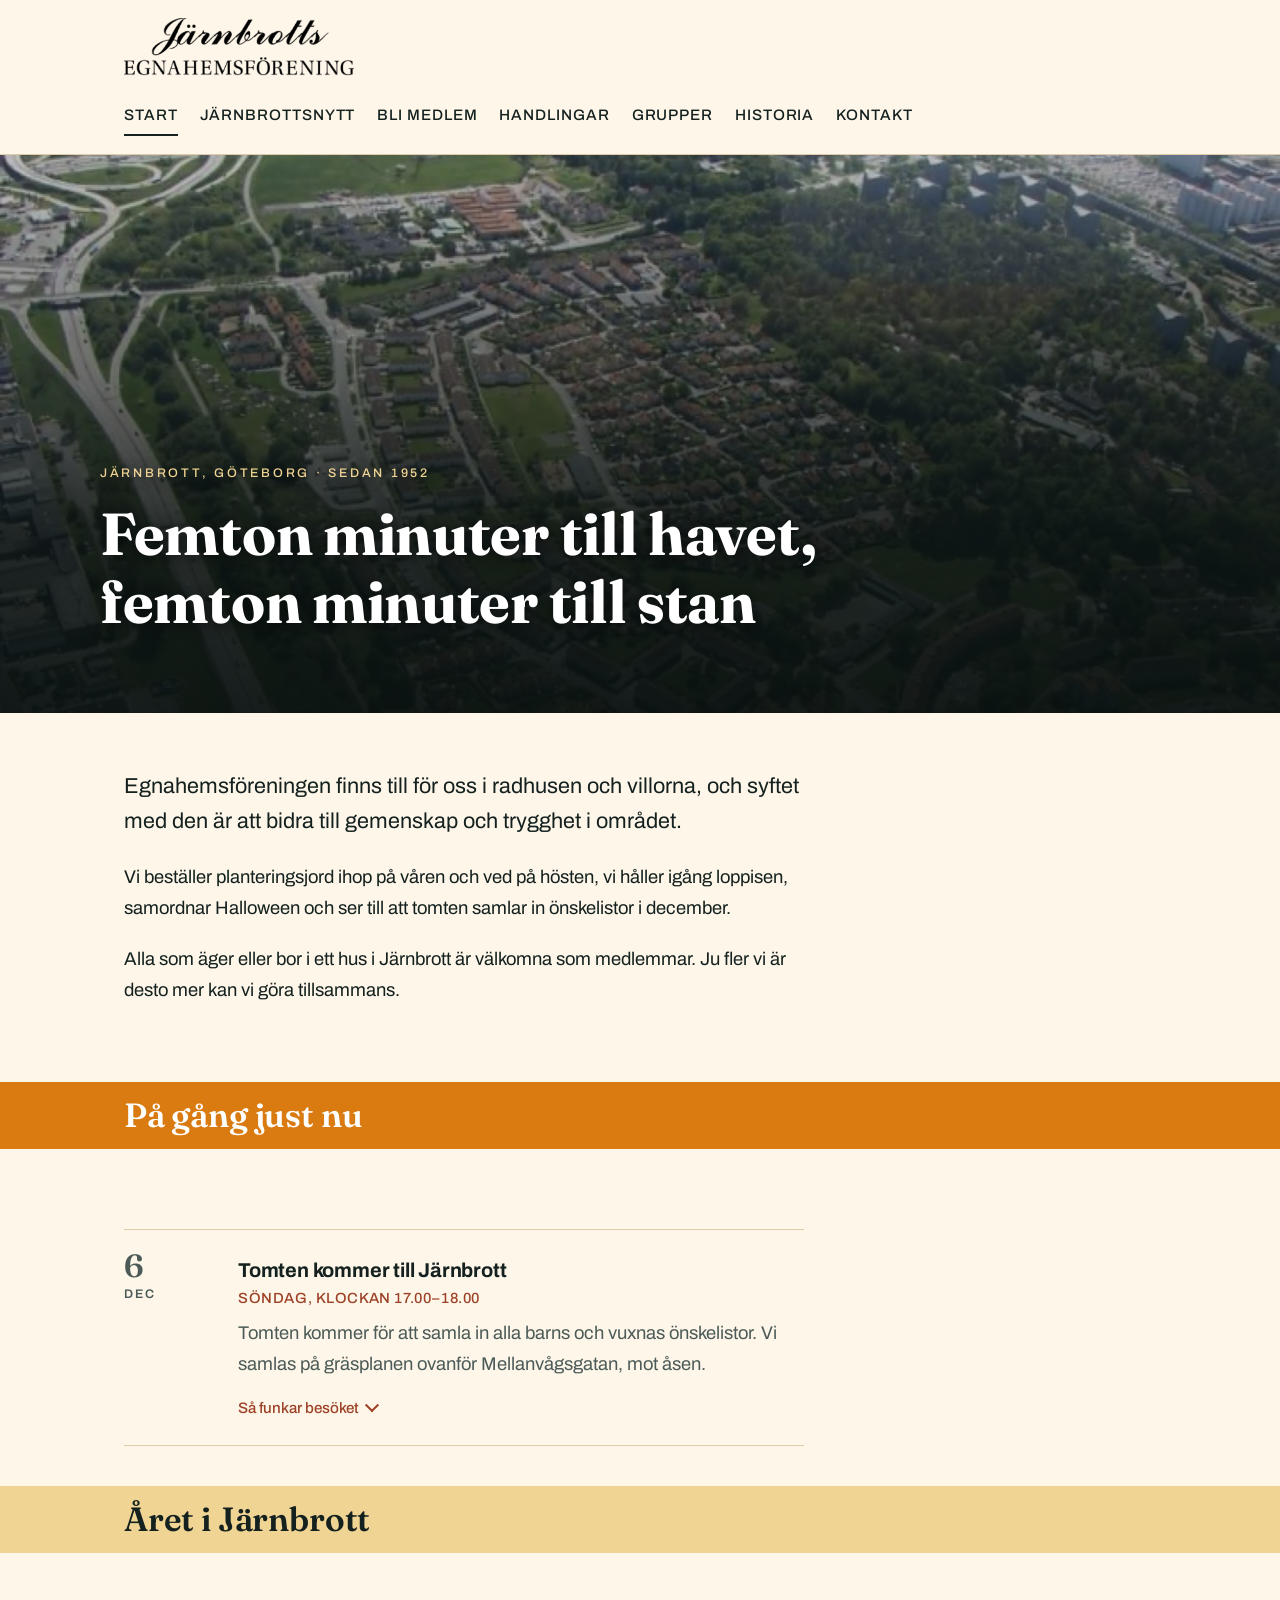
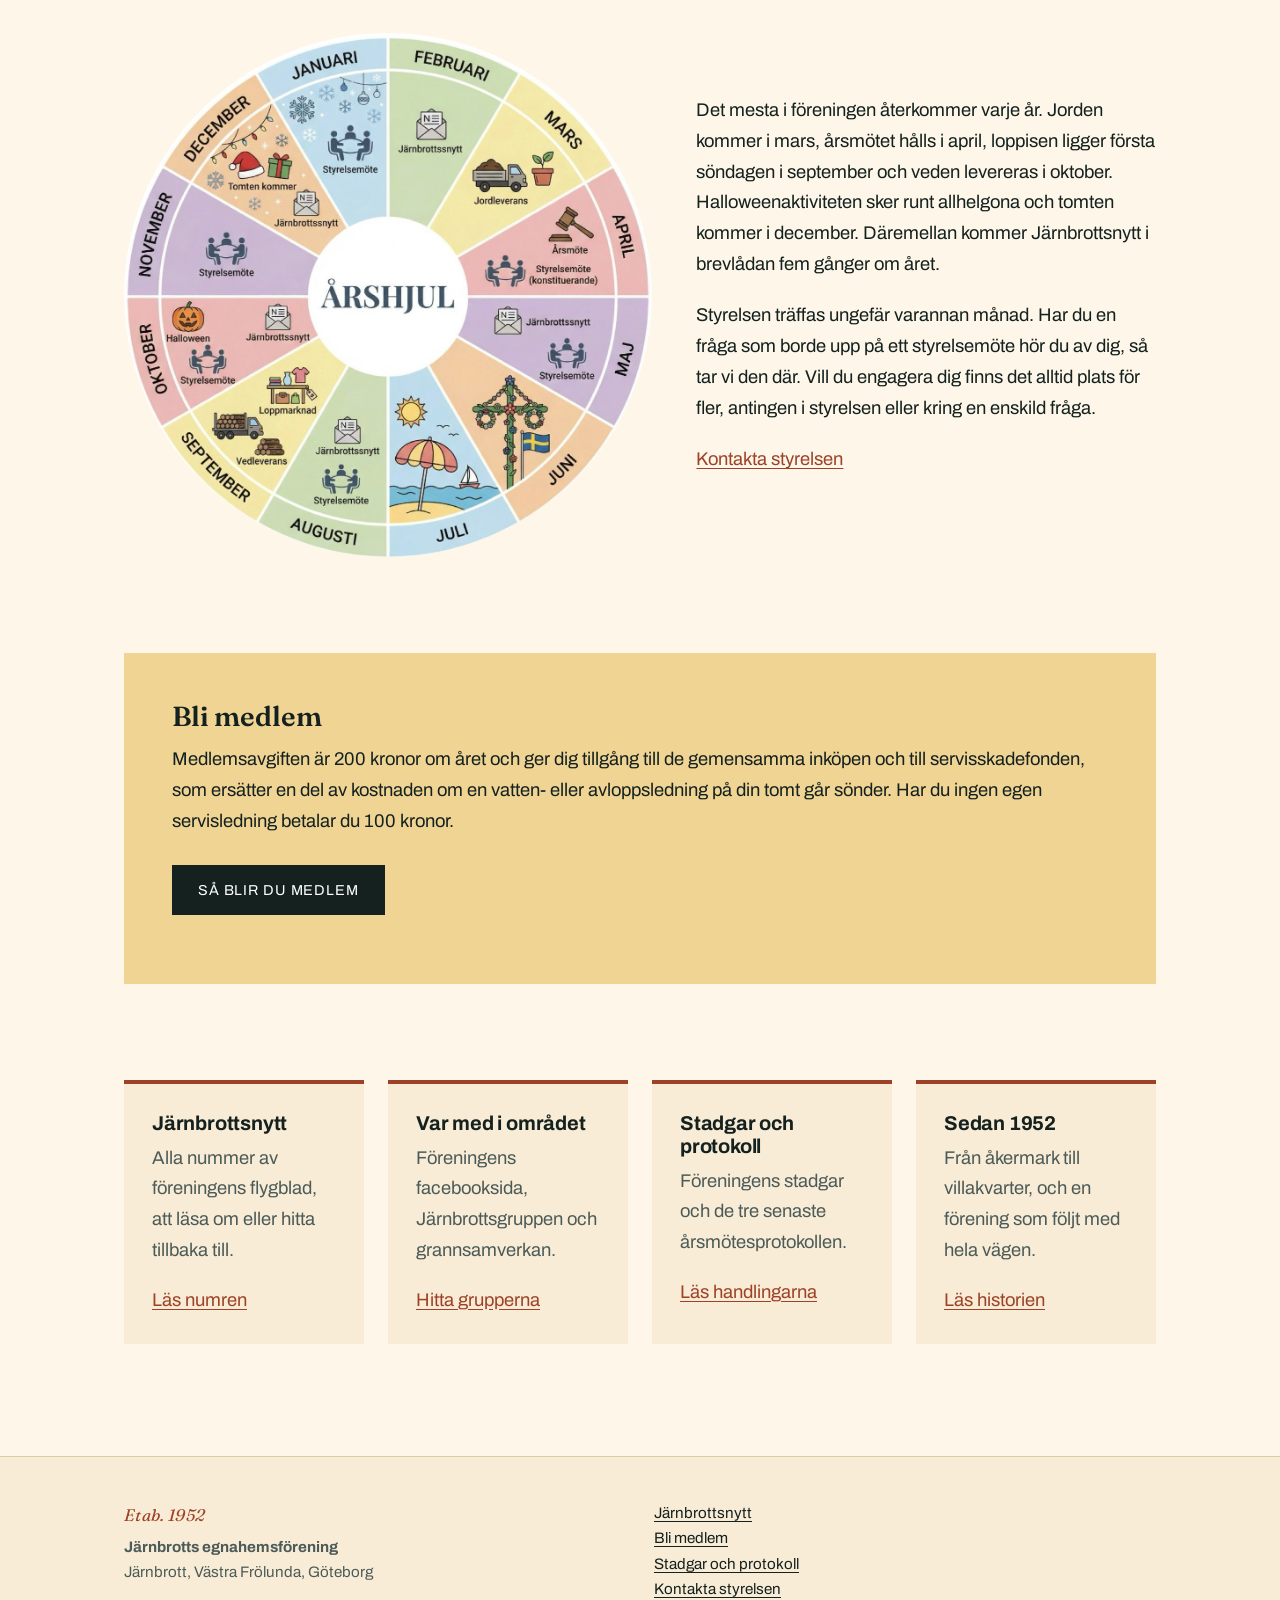
==== commit e1b4fa32: "Add files via upload" ====
--- a/index.html
+++ b/index.html
@@ -214,14 +214,10 @@
         Järnbrott, Västra Frölunda, Göteborg</p>
       </div>
       <div>
-        <p>Swish 123 161 23 81<br>
-        Bankgiro 198–9326<br>
-        Märk betalningen med din gatuadress.</p>
-      </div>
-      <div>
-        <p><a href="kontakt.html">Kontakta styrelsen</a><br>
+        <p><a href="jarnbrottsnytt.html">Järnbrottsnytt</a><br>
+        <a href="bli-medlem.html">Bli medlem</a><br>
         <a href="handlingar.html">Stadgar och protokoll</a><br>
-        <a href="bli-medlem.html">Bli medlem</a></p>
+        <a href="kontakt.html">Kontakta styrelsen</a></p>
       </div>
     </div>
   </div>
--- a/style.css
+++ b/style.css
@@ -470,6 +470,75 @@
   font-size: 0.88rem;
   color: var(--ink-soft);
 }
+
+/* --- Hopfällbar text utanför kalendariet --------------------------------- */
+
+.sponsor { margin-bottom: 1.5em; }
+
+.sponsor summary {
+  display: inline-flex;
+  align-items: center;
+  gap: 9px;
+  cursor: pointer;
+  list-style: none;
+  font-weight: 700;
+  color: var(--tegel);
+  padding: 4px 0;
+}
+
+.sponsor summary::-webkit-details-marker { display: none; }
+
+.sponsor summary::after {
+  content: "";
+  width: 8px;
+  height: 8px;
+  border-right: 2px solid currentColor;
+  border-bottom: 2px solid currentColor;
+  transform: rotate(45deg) translate(-2px, -2px);
+  transition: transform 0.18s ease;
+}
+
+.sponsor[open] summary::after {
+  transform: rotate(-135deg) translate(-2px, -2px);
+}
+
+.sponsor summary:hover { color: var(--ink); }
+
+.sponsor > :not(summary) {
+  margin-left: 17px;
+  padding-left: 16px;
+  border-left: 3px solid var(--band);
+}
+
+.sponsor > p:first-of-type { margin-top: 14px; }
+
+/* Skiss över nyhetsfoldern */
+
+.folder {
+  margin: 0 0 1.2em;
+  max-width: 440px;
+}
+
+.folder svg { width: 100%; height: auto; display: block; }
+
+.folder figcaption {
+  font-size: 0.9rem;
+  color: var(--ink-soft);
+  margin-top: 10px;
+}
+
+/* --- Betalningsrad på kontaktsidan --------------------------------------- */
+
+.betala {
+  max-width: var(--smal);
+  border-top: 1px solid var(--linje);
+  padding-top: 20px;
+  font-size: 0.98rem;
+  color: var(--ink-soft);
+}
+
+.betala p { margin: 0; }
+.betala strong { color: var(--ink); }
 
 /* --- Numrerade steg ------------------------------------------------------ */
 
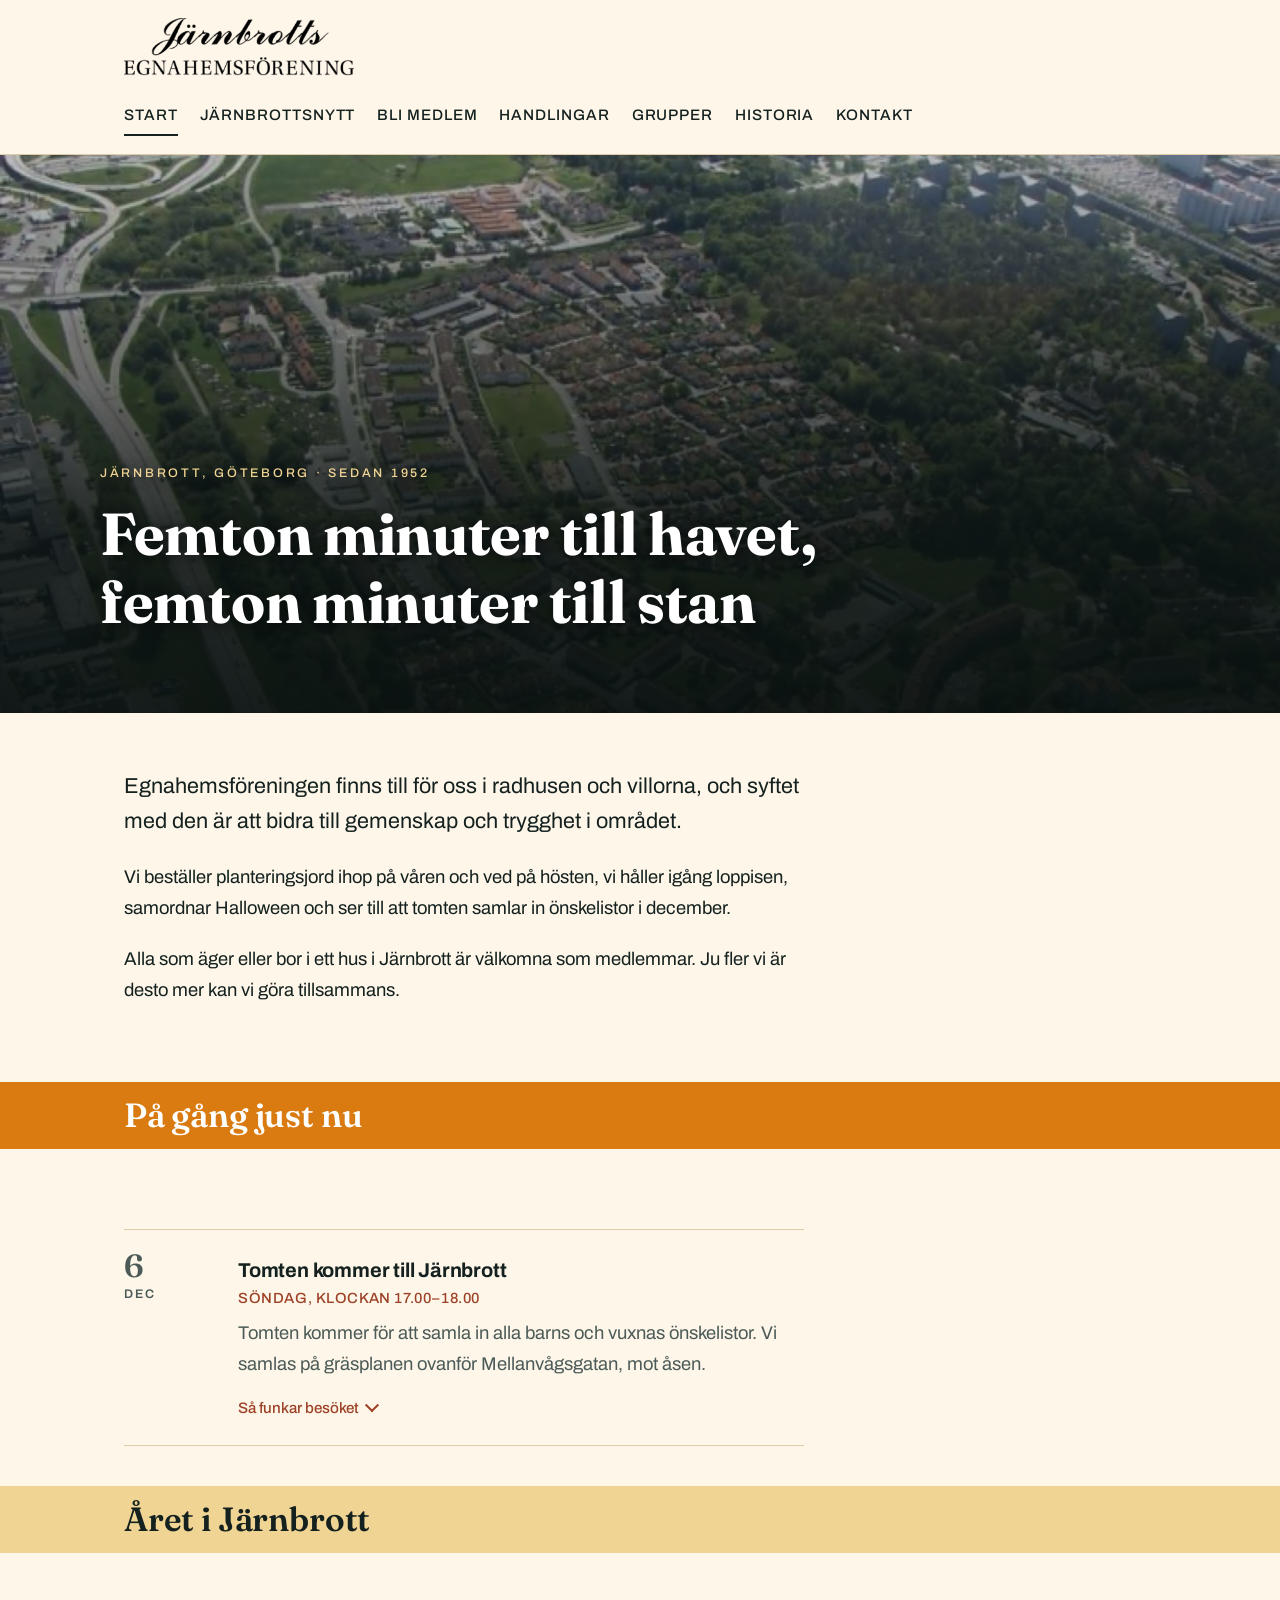
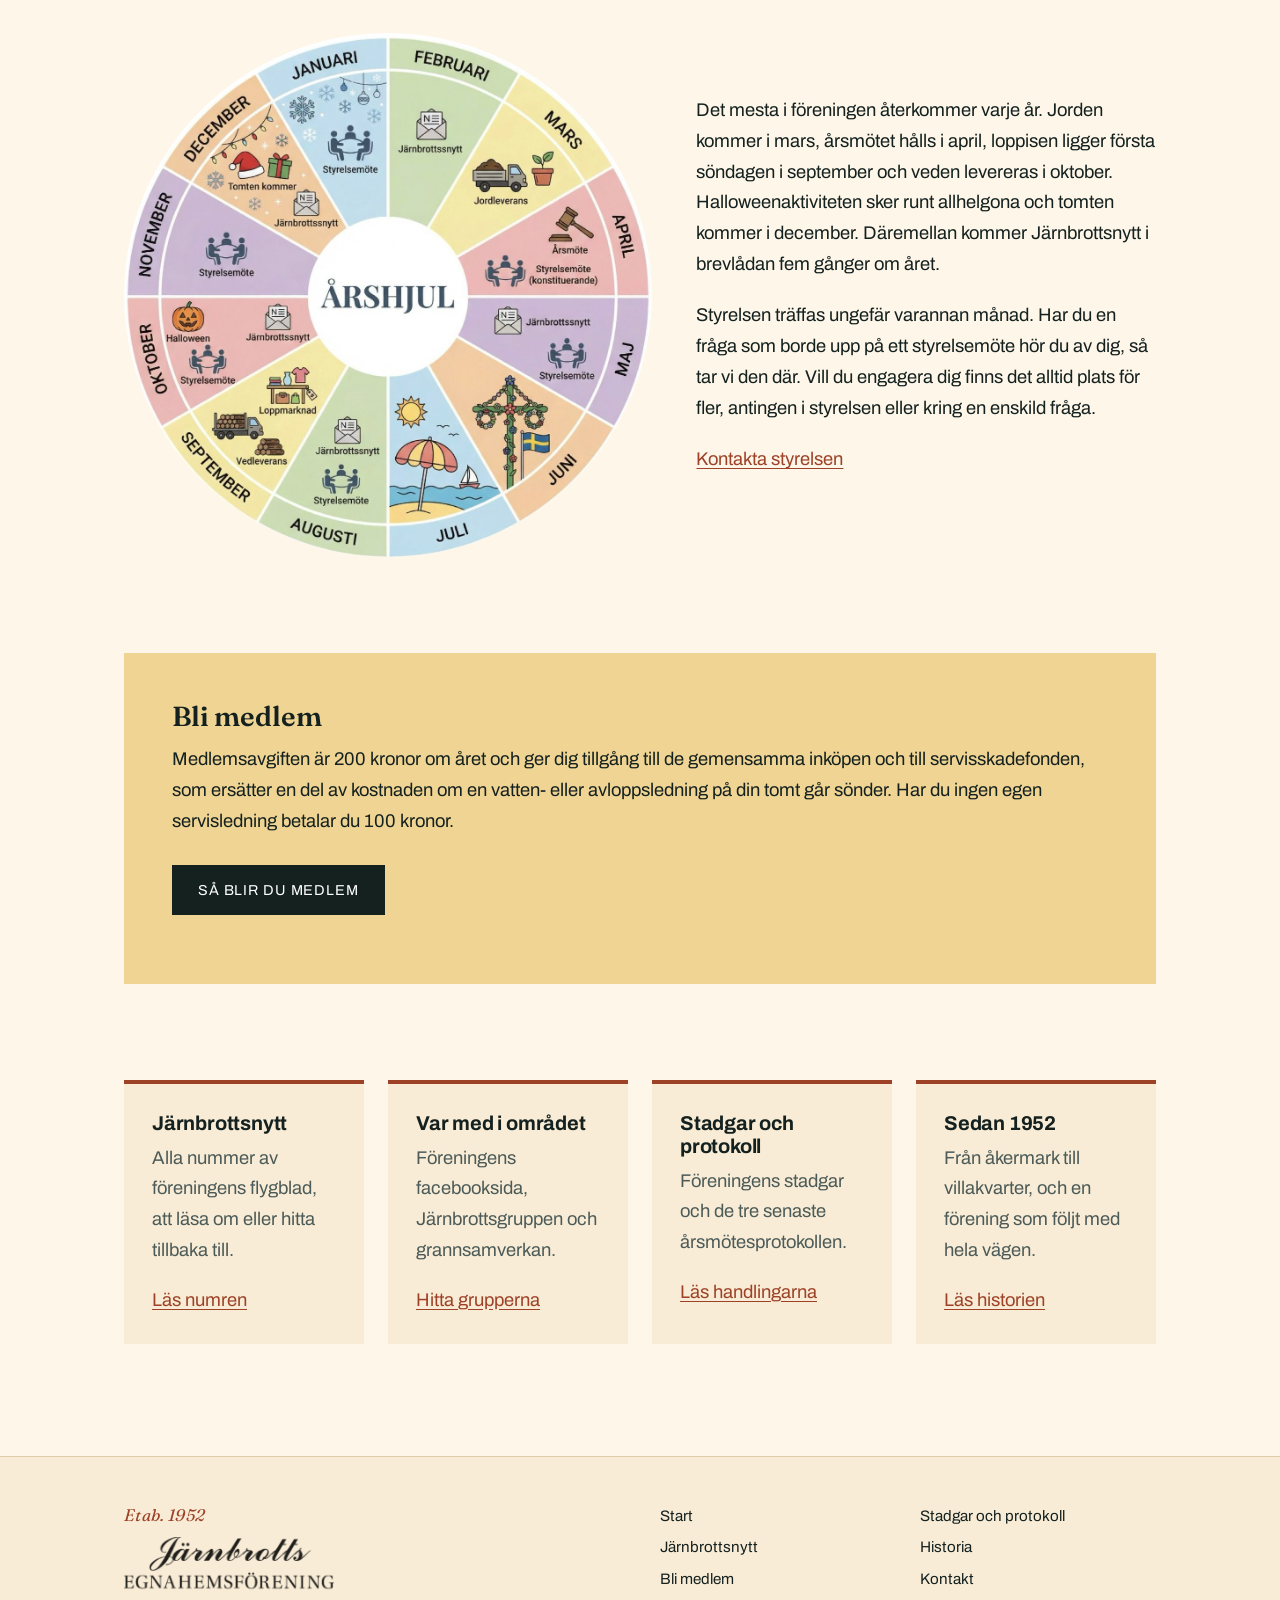
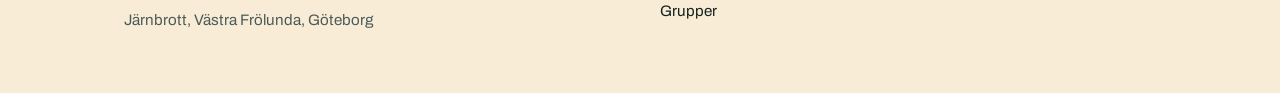
==== commit e766a8d9: "Add files via upload" ====
--- a/index.html
+++ b/index.html
@@ -208,17 +208,20 @@
 <footer class="sidfot">
   <div class="behallare">
     <div class="sidfot__rader">
-      <div>
+      <div class="sidfot__namn">
         <p class="etab">Etab. 1952</p>
-        <p><strong>Järnbrotts egnahemsförening</strong><br>
-        Järnbrott, Västra Frölunda, Göteborg</p>
-      </div>
-      <div>
-        <p><a href="jarnbrottsnytt.html">Järnbrottsnytt</a><br>
+        <img src="bilder/logotyp.png" alt="Järnbrotts egnahemsförening">
+        <p>Järnbrott, Västra Frölunda, Göteborg</p>
+      </div>
+      <nav class="sidfot__lankar" aria-label="Sidfot">
+        <p><a href="index.html">Start</a><br>
+        <a href="jarnbrottsnytt.html">Järnbrottsnytt</a><br>
         <a href="bli-medlem.html">Bli medlem</a><br>
-        <a href="handlingar.html">Stadgar och protokoll</a><br>
-        <a href="kontakt.html">Kontakta styrelsen</a></p>
-      </div>
+        <a href="grupper.html">Grupper</a></p>
+        <p><a href="handlingar.html">Stadgar och protokoll</a><br>
+        <a href="historik.html">Historia</a><br>
+        <a href="kontakt.html">Kontakt</a></p>
+      </nav>
     </div>
   </div>
 </footer>
--- a/style.css
+++ b/style.css
@@ -531,8 +531,6 @@
 
 .betala {
   max-width: var(--smal);
-  border-top: 1px solid var(--linje);
-  padding-top: 20px;
   font-size: 0.98rem;
   color: var(--ink-soft);
 }
@@ -666,8 +664,35 @@
 
 .sidfot__rader {
   display: grid;
-  grid-template-columns: repeat(auto-fit, minmax(220px, 1fr));
-  gap: 28px;
+  grid-template-columns: minmax(0, 1fr) minmax(0, 1fr);
+  gap: 40px;
+  align-items: start;
+}
+
+.sidfot__namn p { margin: 0; }
+
+.sidfot__namn img {
+  width: 210px;
+  margin: 8px 0 14px;
+  opacity: 0.88;
+}
+
+.sidfot__lankar {
+  display: grid;
+  grid-template-columns: repeat(2, minmax(0, 1fr));
+  gap: 6px 24px;
+}
+
+.sidfot__lankar p { margin: 0; line-height: 2.1; }
+
+.sidfot a {
+  text-decoration: none;
+  border-bottom: 1px solid transparent;
+}
+
+.sidfot a:hover {
+  color: var(--tegel);
+  border-bottom-color: var(--tegel);
 }
 
 /* --- Mobil ---------------------------------------------------------------- */
@@ -685,6 +710,9 @@
   .sidtopp { padding: 40px 0 32px; }
   .kalender li { gap: 16px; }
   .datum { flex-basis: 68px; font-size: 1.6rem; }
+  .sidfot__rader { grid-template-columns: 1fr; gap: 28px; }
+  .sidfot__lankar { grid-template-columns: repeat(2, minmax(0, 1fr)); }
+  .sidfot__namn img { width: 190px; }
 }
 
 /* --- Lugnare rörelse för den som valt det -------------------------------- */
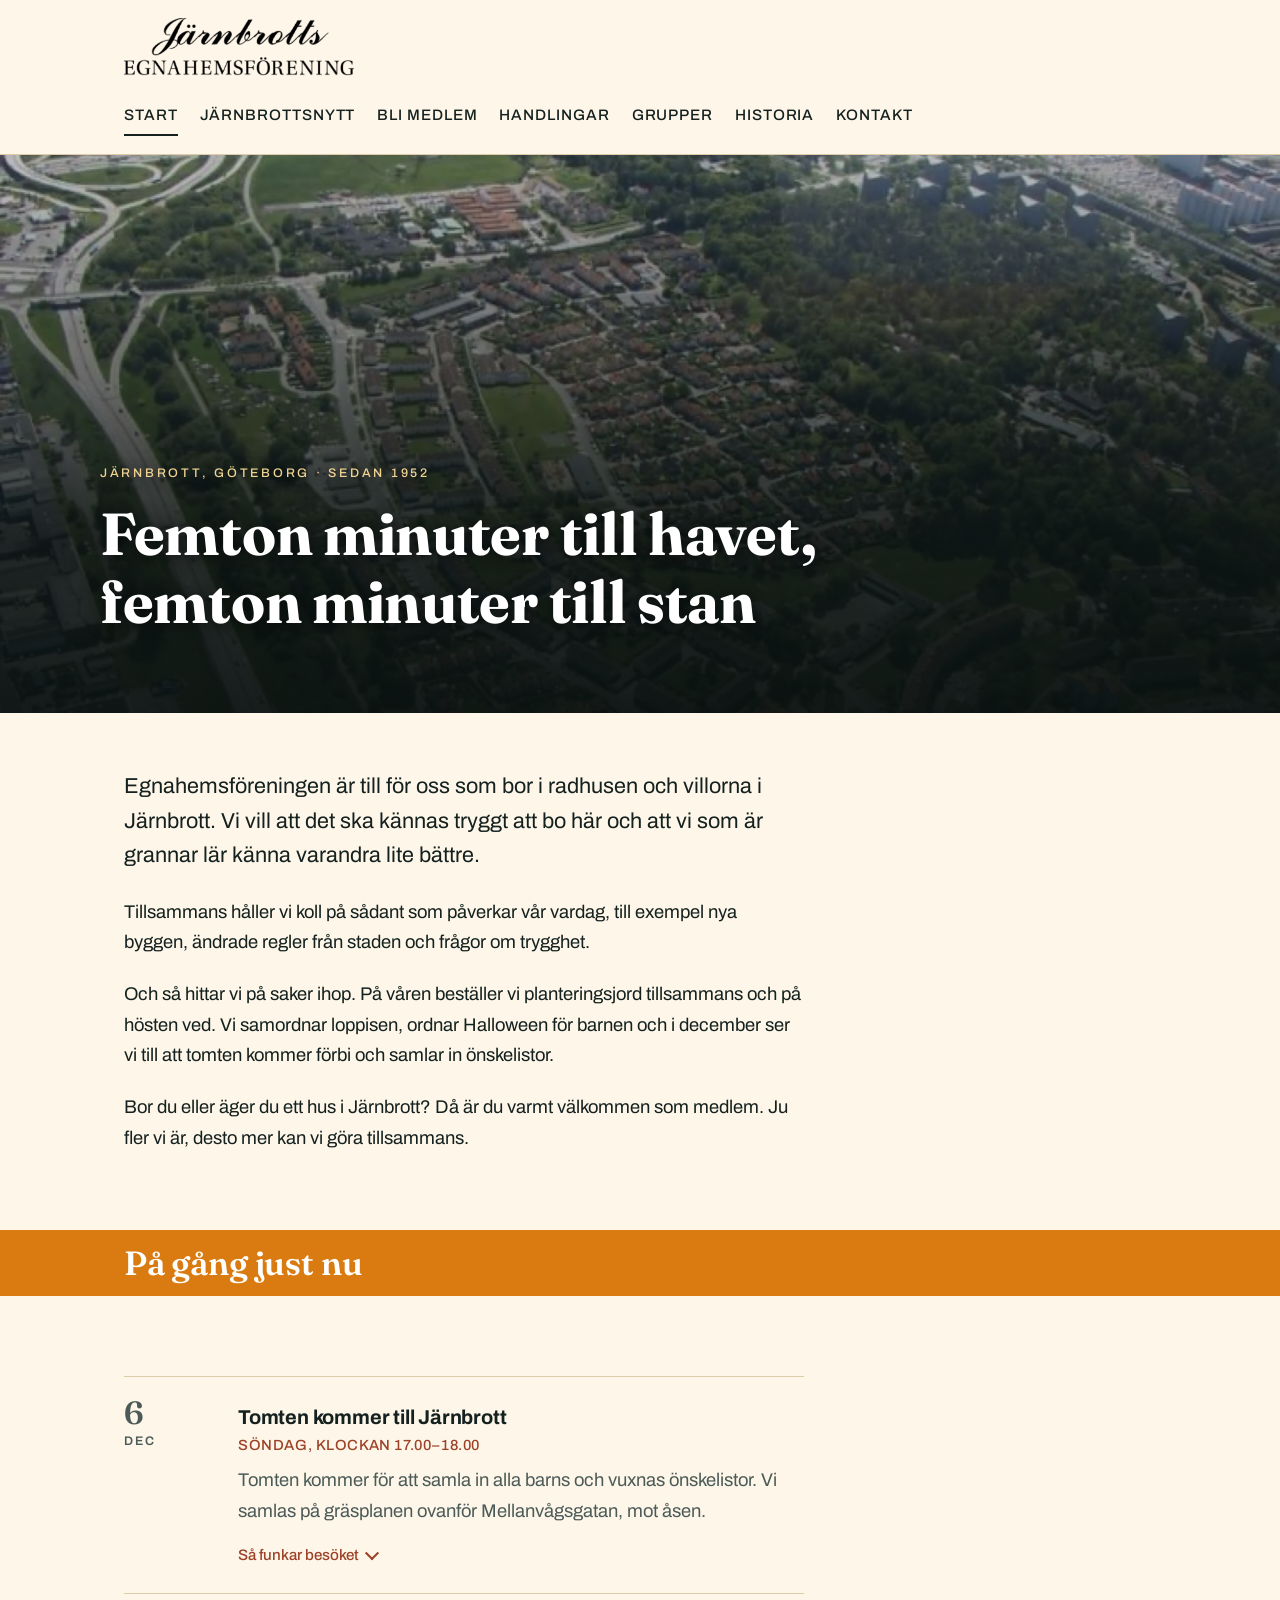
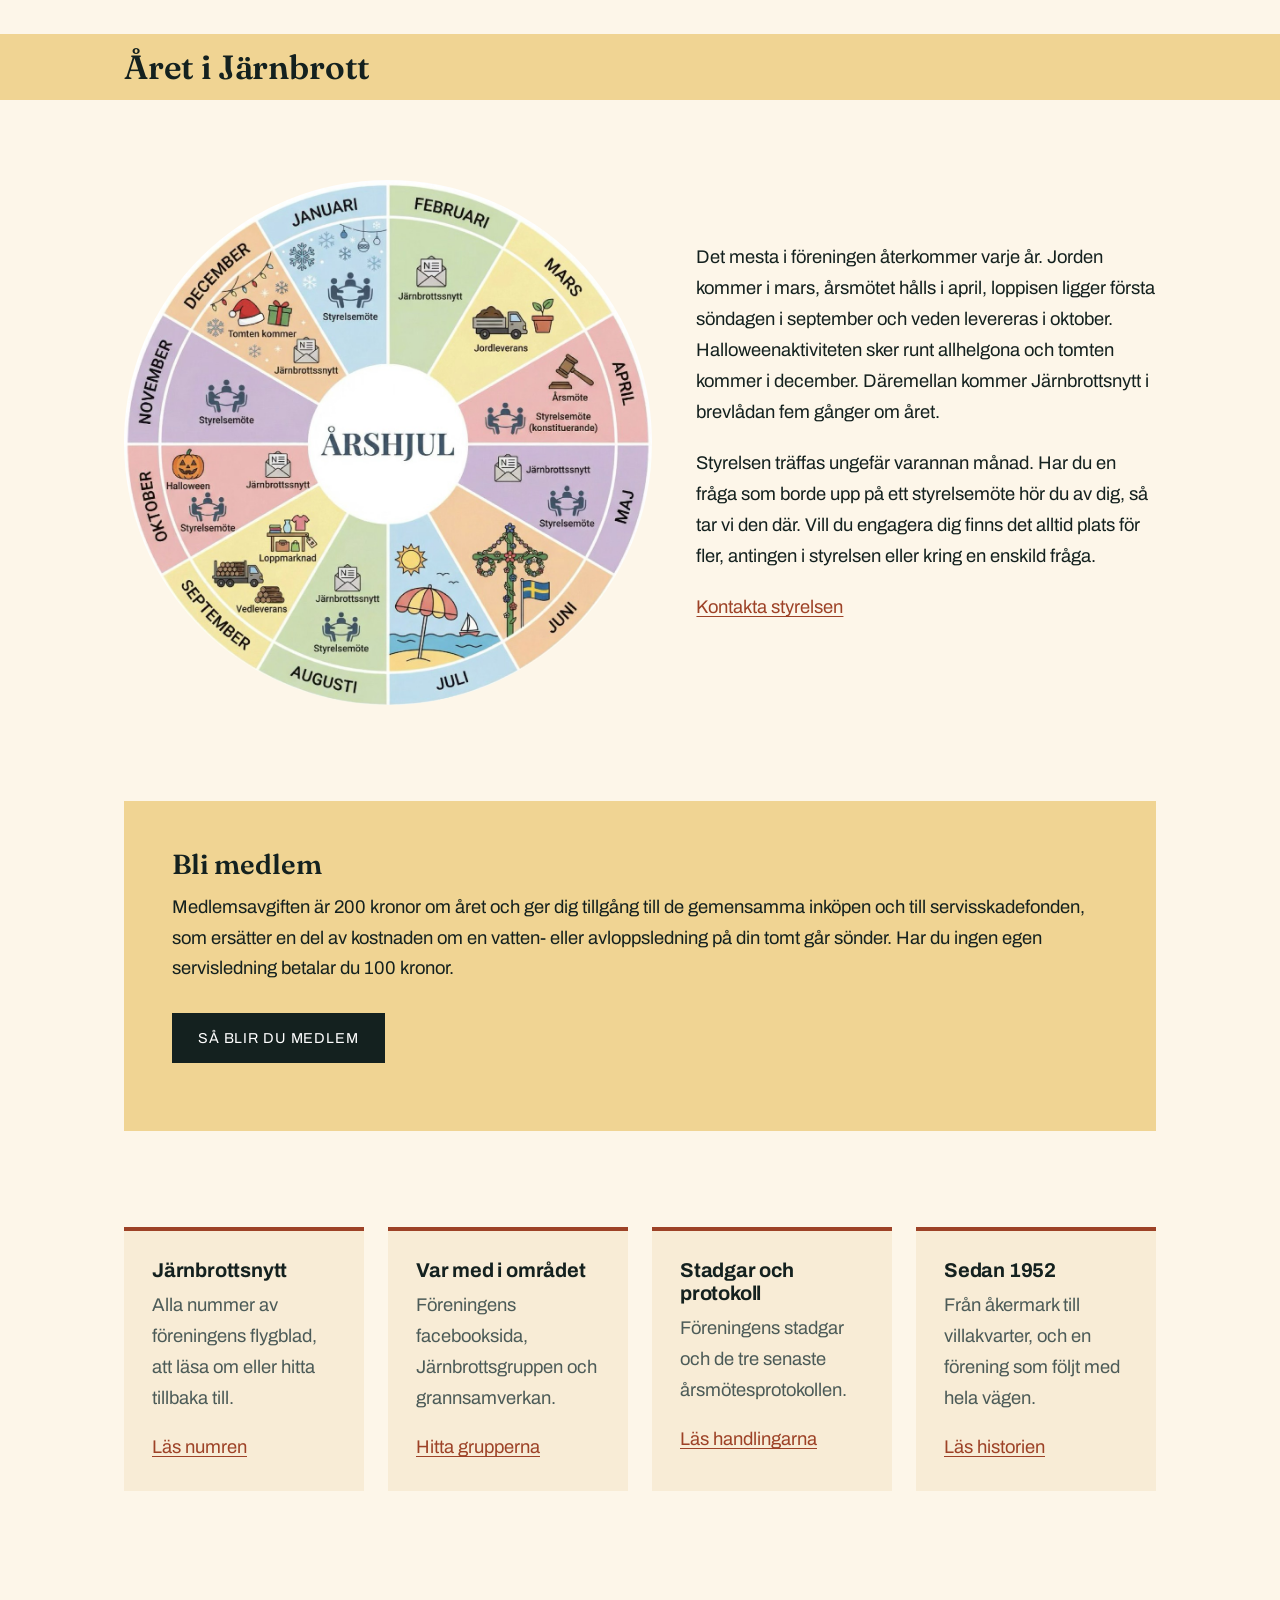
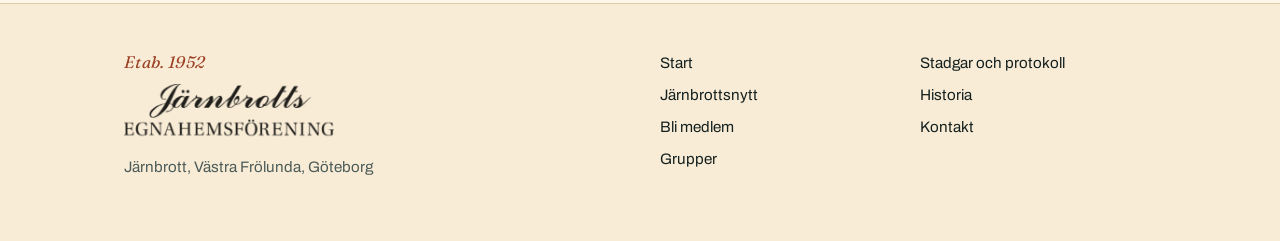
==== commit abe6922c: "Add files via upload" ====
--- a/index.html
+++ b/index.html
@@ -14,6 +14,14 @@
 <link rel="preconnect" href="https://fonts.gstatic.com" crossorigin>
 <link href="https://fonts.googleapis.com/css2?family=Archivo:wght@400;500;700&family=Fraunces:opsz,wght@9..144,500;9..144,600;9..144,700&display=swap" rel="stylesheet">
 <link rel="stylesheet" href="style.css">
+<!-- Gör sidan installerbar på hemskärmen. manifest.json styr namn,
+     färger och ikon. Ingen service worker, alltså ingen offline-cache
+     och inga notiser: se README.md i repot. -->
+<link rel="manifest" href="manifest.json">
+<link rel="apple-touch-icon" href="bilder/ikon-180.png">
+<meta name="theme-color" content="#14211f">
+<meta name="apple-mobile-web-app-title" content="Järnbrott">
+
 </head>
 <body>
 
@@ -51,9 +59,10 @@
   <section class="sektion">
     <div class="behallare">
       <div class="text-kolumn">
-      <p class="ingress">Egnahemsföreningen finns till för oss i radhusen och villorna, och syftet med den är att bidra till gemenskap och trygghet i området.</p>
-      <p>Vi beställer planteringsjord ihop på våren och ved på hösten, vi håller igång loppisen, samordnar Halloween och ser till att tomten samlar in önskelistor i december.</p>
-      <p>Alla som äger eller bor i ett hus i Järnbrott är välkomna som medlemmar. Ju fler vi är desto mer kan vi göra tillsammans.</p>
+      <p class="ingress">Egnahemsföreningen är till för oss som bor i radhusen och villorna i Järnbrott. Vi vill att det ska kännas tryggt att bo här och att vi som är grannar lär känna varandra lite bättre.</p>
+      <p>Tillsammans håller vi koll på sådant som påverkar vår vardag, till exempel nya byggen, ändrade regler från staden och frågor om trygghet.</p>
+      <p>Och så hittar vi på saker ihop. På våren beställer vi planteringsjord tillsammans och på hösten ved. Vi samordnar loppisen, ordnar Halloween för barnen och i december ser vi till att tomten kommer förbi och samlar in önskelistor.</p>
+      <p>Bor du eller äger du ett hus i Järnbrott? Då är du varmt välkommen som medlem. Ju fler vi är, desto mer kan vi göra tillsammans.</p>
       </div>
     </div>
   </section>
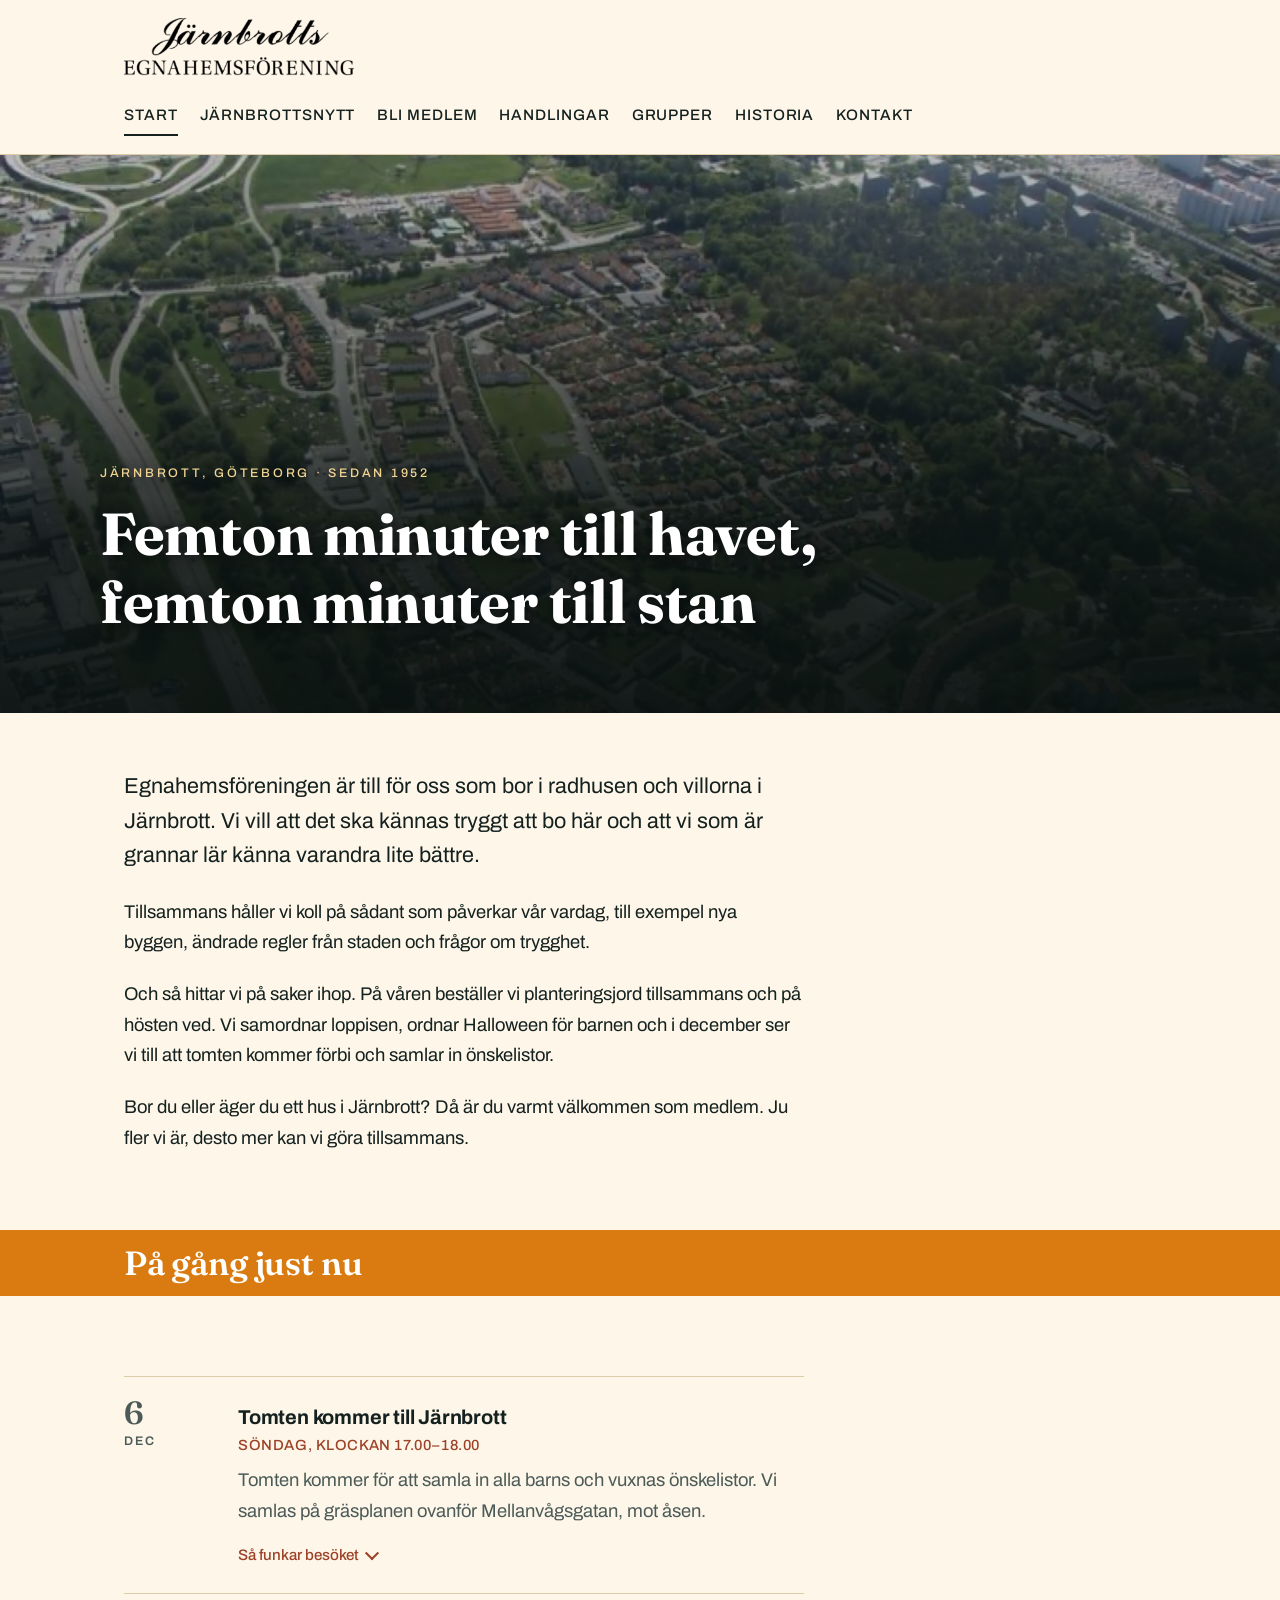
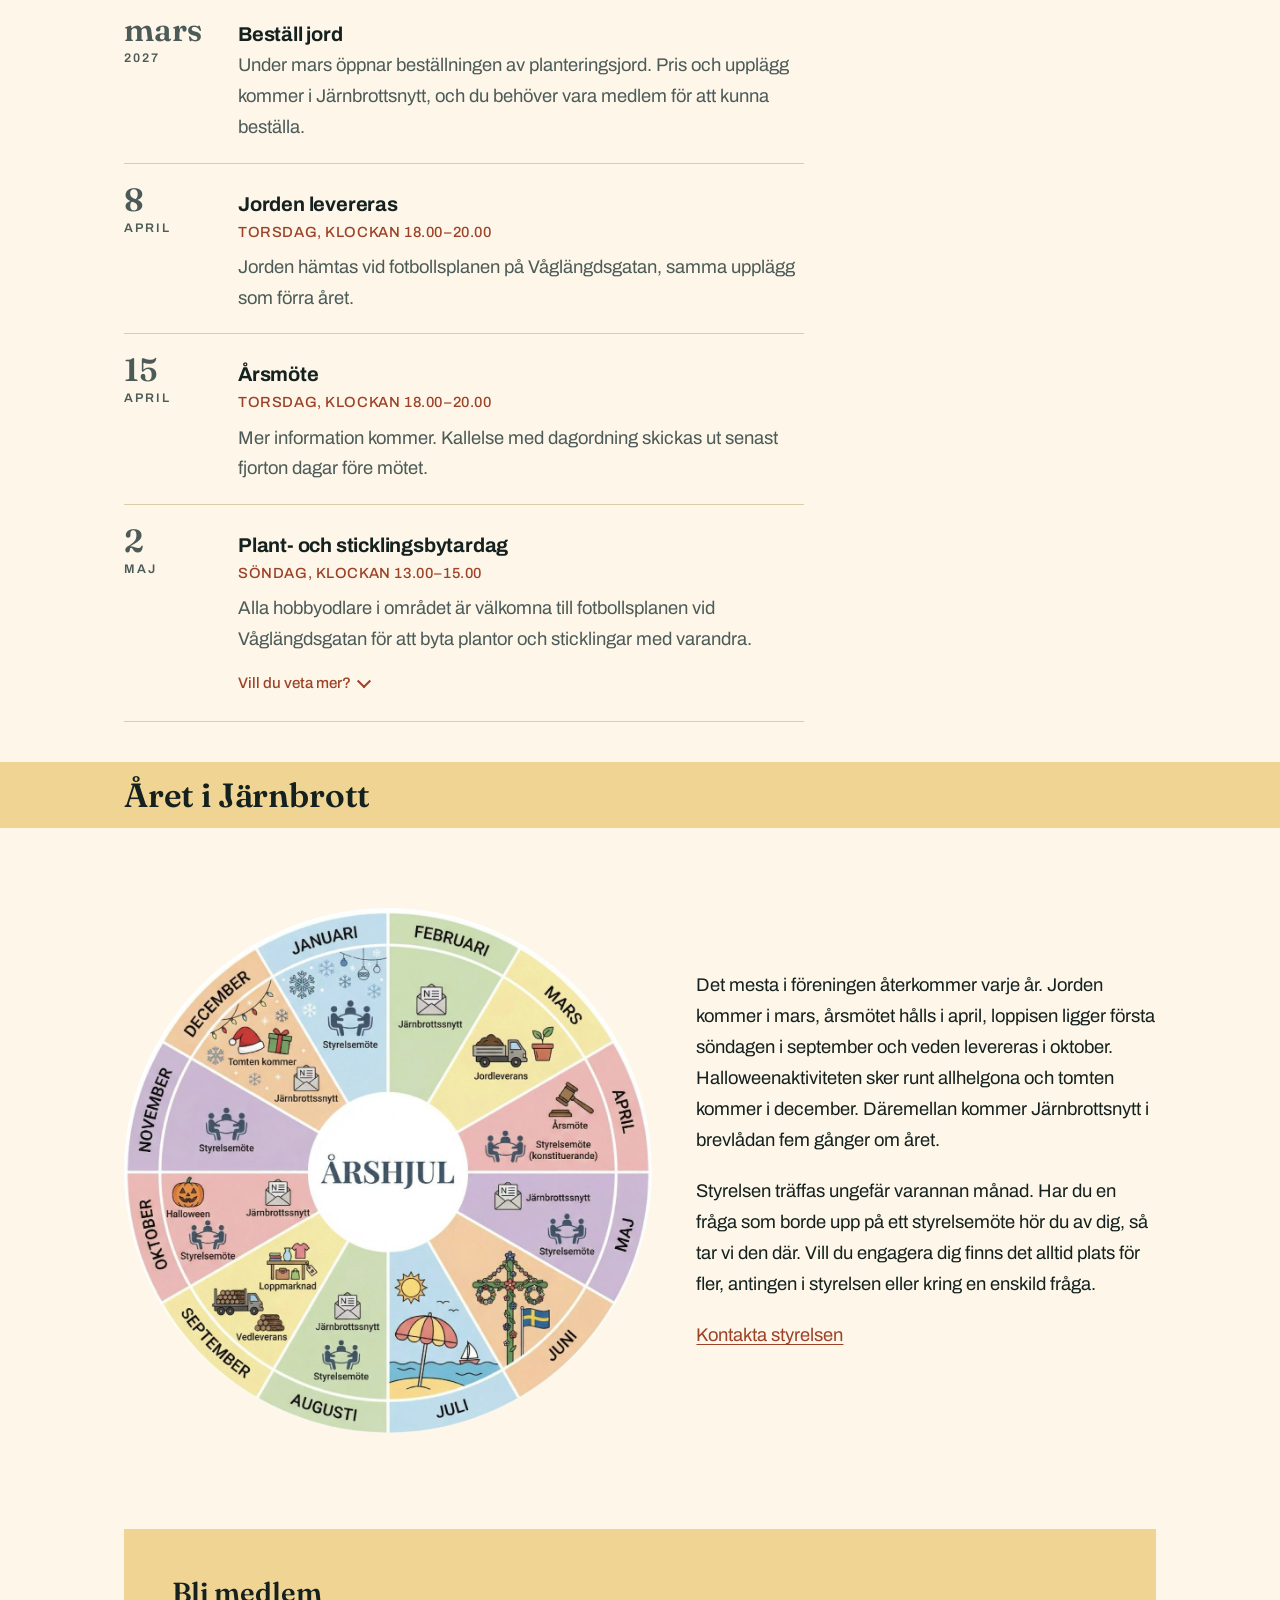
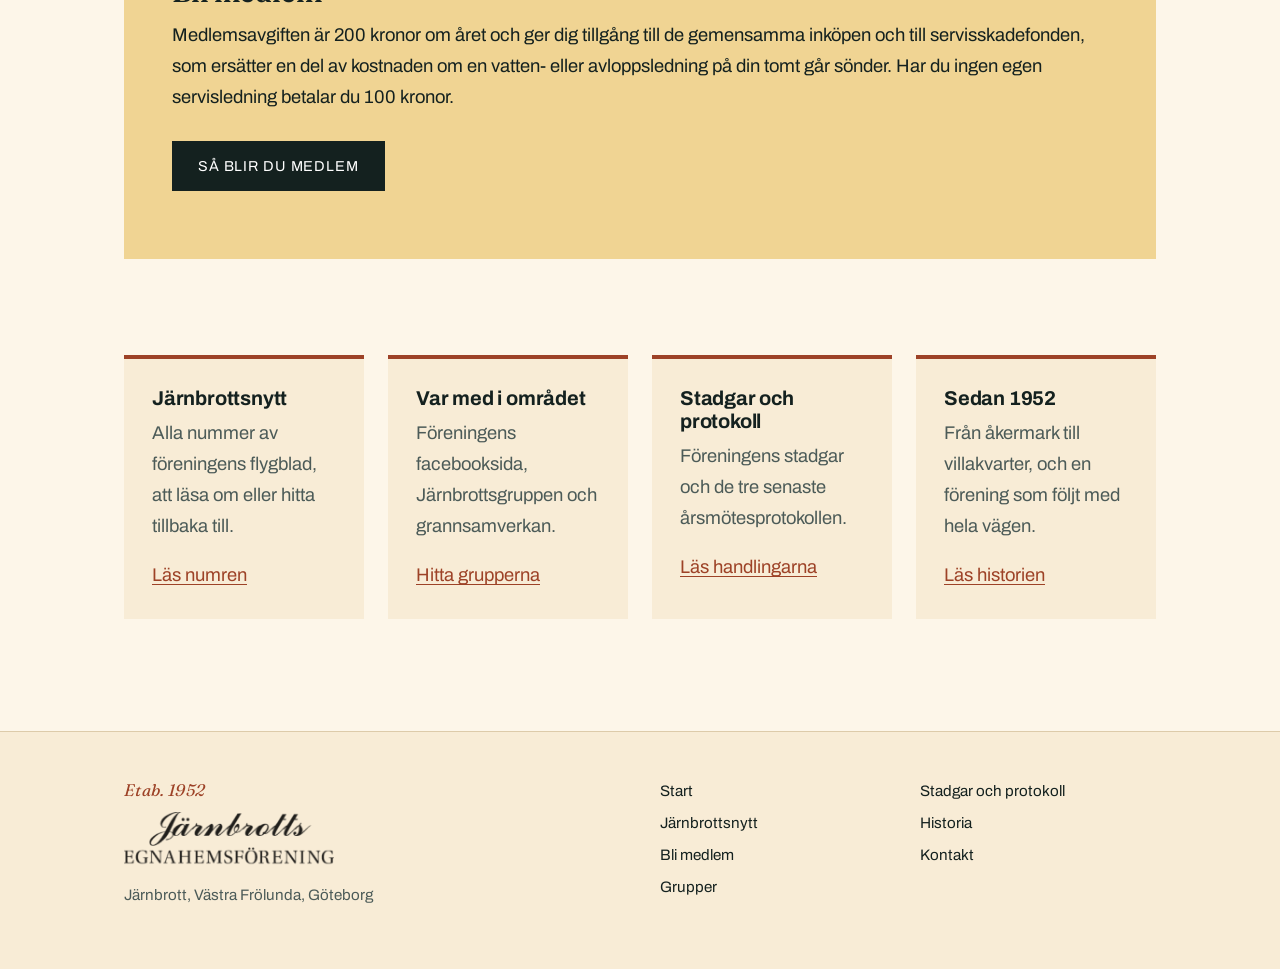
==== commit 687513e2: "Add files via upload" ====
--- a/index.html
+++ b/index.html
@@ -8,8 +8,8 @@
 <meta property="og:title" content="Järnbrotts egnahemsförening">
 <meta property="og:description" content="Grannar i Järnbrott sedan 1952. Aktiviteter, medlemskap och föreningens handlingar.">
 <meta property="og:type" content="website">
-<meta property="og:url" content="https://DIN-ADRESS/">
-<link rel="canonical" href="https://DIN-ADRESS/">
+<meta property="og:url" content="https://www.jarnbrott.se/">
+<link rel="canonical" href="https://www.jarnbrott.se/">
 <link rel="preconnect" href="https://fonts.googleapis.com">
 <link rel="preconnect" href="https://fonts.gstatic.com" crossorigin>
 <link href="https://fonts.googleapis.com/css2?family=Archivo:wght@400;500;700&family=Fraunces:opsz,wght@9..144,500;9..144,600;9..144,700&display=swap" rel="stylesheet">
@@ -148,6 +148,46 @@
           </div>
         </li>
 
+        <li data-slut="2027-03-31">
+          <p class="datum">mars<span>2027</span></p>
+          <div>
+            <h3>Beställ jord</h3>
+            <p>Under mars öppnar beställningen av planteringsjord. Pris och upplägg kommer i Järnbrottsnytt, och du behöver vara medlem för att kunna beställa.</p>
+          </div>
+        </li>
+
+        <li data-slut="2027-04-08">
+          <p class="datum">8<span>april</span></p>
+          <div>
+            <h3>Jorden levereras</h3>
+            <p class="tid">Torsdag, klockan 18.00–20.00</p>
+            <p>Jorden hämtas vid fotbollsplanen på Våglängdsgatan, samma upplägg som förra året.</p>
+          </div>
+        </li>
+
+        <li data-slut="2027-04-15">
+          <p class="datum">15<span>april</span></p>
+          <div>
+            <h3>Årsmöte</h3>
+            <p class="tid">Torsdag, klockan 18.00–20.00</p>
+            <p>Mer information kommer. Kallelse med dagordning skickas ut senast fjorton dagar före mötet.</p>
+          </div>
+        </li>
+
+        <li data-slut="2027-05-02">
+          <p class="datum">2<span>maj</span></p>
+          <div>
+            <h3>Plant- och sticklingsbytardag</h3>
+            <p class="tid">Söndag, klockan 13.00–15.00</p>
+            <p>Alla hobbyodlare i området är välkomna till fotbollsplanen vid Våglängdsgatan för att byta plantor och sticklingar med varandra.</p>
+            <details>
+              <summary>Vill du veta mer?</summary>
+              <p>Ta med det du har för mycket av, så går du hem med något annat. Det kostar ingenting och alla är välkomna, oavsett om man odlat i trettio år eller börjar i vår.</p>
+              <p>Fler detaljer kommer i Järnbrottsnytt längre fram.</p>
+            </details>
+          </div>
+        </li>
+
       </ul>
 
       <p class="tomt" id="kalender-tomt" hidden>Inget är inplanerat just nu. Årshjulet nedan visar vad som brukar hända under året, och nästa Järnbrottsnytt kommer med datumen.</p>
